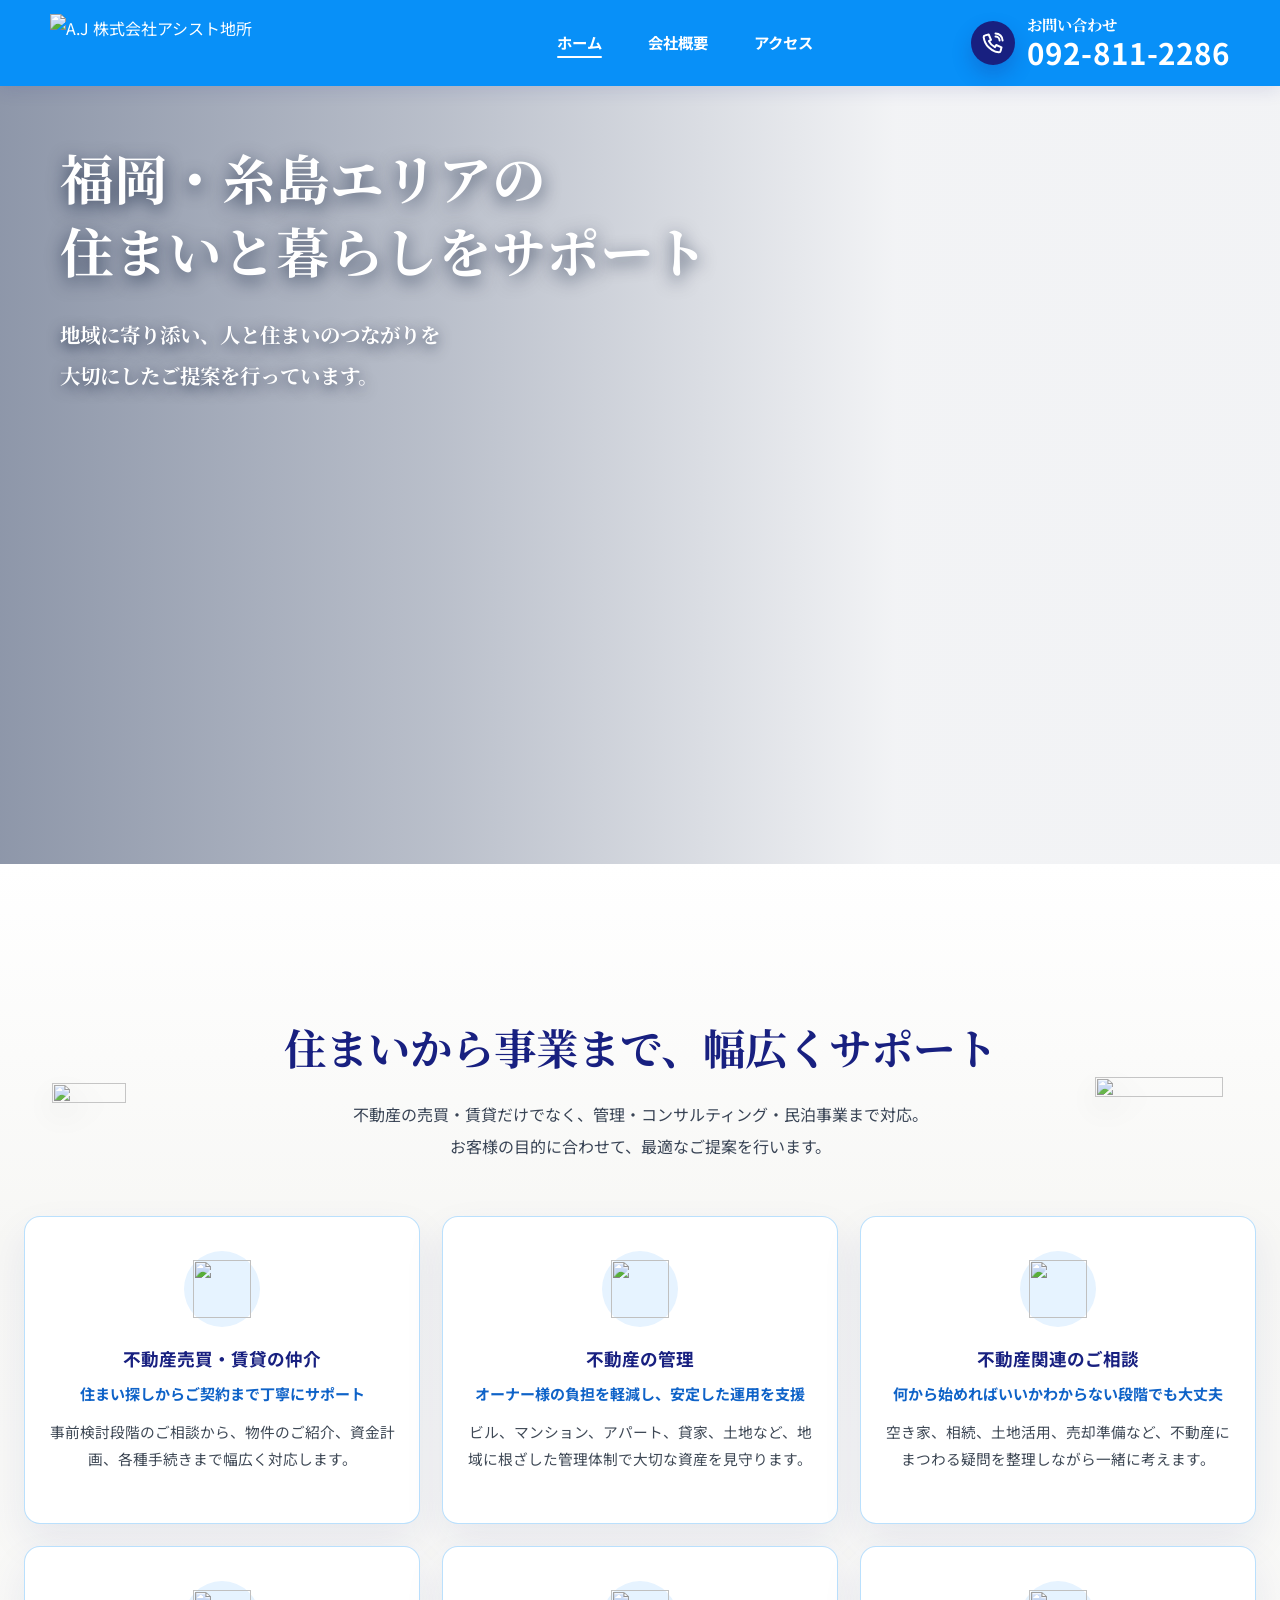
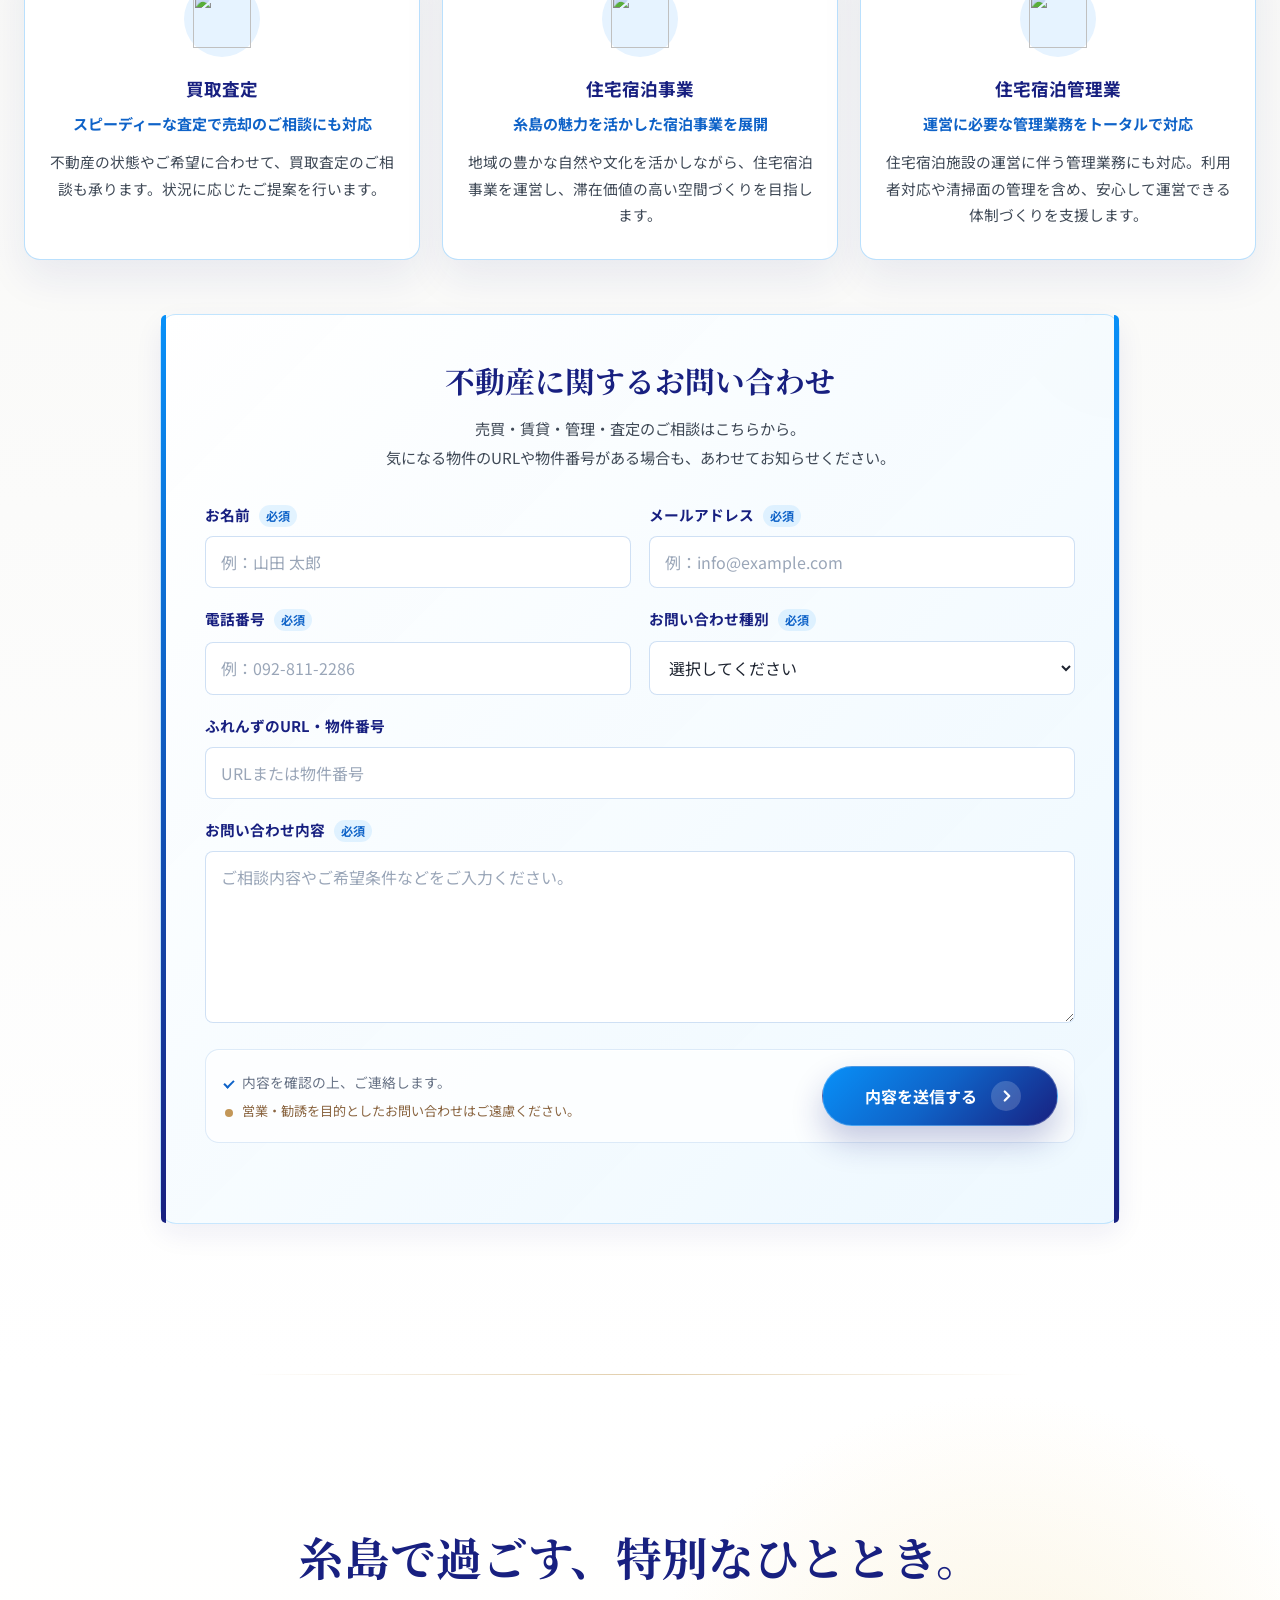
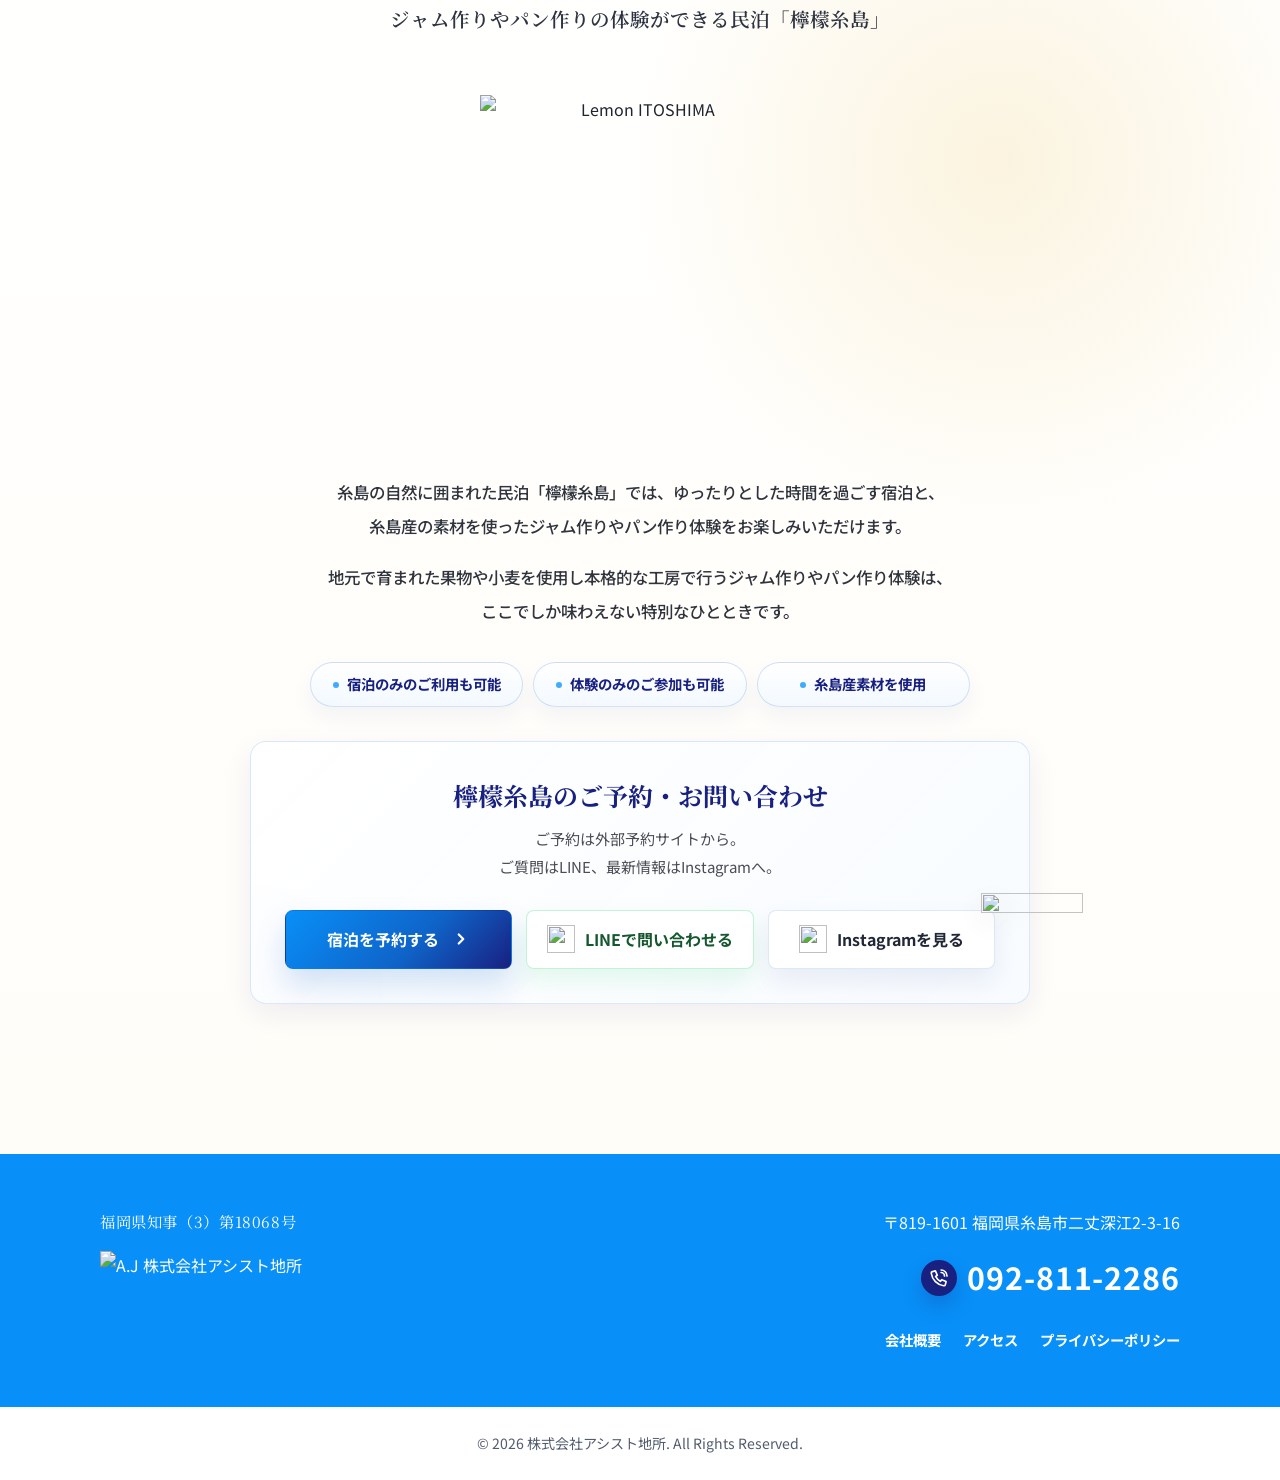
==== index.html @ c545571f "Add files via upload" ====
<!DOCTYPE html>
<html lang="ja">
  <head>
    <meta charset="UTF-8" />
    <meta name="viewport" content="width=device-width, initial-scale=1.0" />
    <meta
      name="description"
      content="株式会社アシスト地所は、福岡・糸島エリアで不動産売買・賃貸仲介、管理、買取査定、民泊事業まで地域密着でサポートします。"
    />
    <meta name="robots" content="index, follow" />
    <meta name="theme-color" content="#0890f8" />
    <title>福岡・糸島の不動産売買・賃貸・管理 | 株式会社アシスト地所</title>
    <link rel="canonical" href="https://kota-web-design.github.io/check-2/" />
    <meta property="og:locale" content="ja_JP" />
    <meta property="og:type" content="website" />
    <meta property="og:site_name" content="株式会社アシスト地所" />
    <meta property="og:title" content="福岡・糸島の不動産売買・賃貸・管理 | 株式会社アシスト地所" />
    <meta property="og:description" content="福岡・糸島エリアの不動産売買・賃貸仲介、管理、買取査定、民泊事業まで地域密着でサポートします。" />
    <meta property="og:url" content="https://kota-web-design.github.io/check-2/" />
    <meta property="og:image" content="https://kota-web-design.github.io/check-2/assets/ogp-20260905.png" />
    <meta property="og:image:width" content="1200" />
    <meta property="og:image:height" content="630" />
    <meta property="og:image:type" content="image/png" />
    <meta name="twitter:card" content="summary_large_image" />
    <meta name="twitter:image" content="https://kota-web-design.github.io/check-2/assets/ogp-20260905.png" />
    <link rel="icon" href="./favicon.ico?v=20260902" sizes="any" />
    <link rel="icon" href="./assets/favicon.png?v=20260902" type="image/png" />
    <link rel="apple-touch-icon" href="./assets/apple-touch-icon.png?v=20260902" />
    <link rel="preload" as="image" href="./assets/FV.png" media="(min-width: 769px)" />
    <link rel="preload" as="image" href="./assets/FV_sp.png" media="(max-width: 768px)" />
    <link rel="preconnect" href="https://fonts.googleapis.com" />
    <link rel="preconnect" href="https://fonts.gstatic.com" crossorigin />
    <link
      href="https://fonts.googleapis.com/css2?family=Noto+Sans+JP:wght@400;500;700&family=Noto+Serif+JP:wght@500;600;700&display=swap"
      rel="stylesheet"
    />
    <link rel="stylesheet" href="./styles.css?v=20260906-service-tigers-no-overlap" />
    <script type="application/ld+json">
      {
        "@context": "https://schema.org",
        "@type": "RealEstateAgent",
        "@id": "https://kota-web-design.github.io/check-2/#business",
        "name": "株式会社アシスト地所",
        "url": "https://kota-web-design.github.io/check-2/",
        "logo": "https://kota-web-design.github.io/check-2/assets/logo.png",
        "image": "https://kota-web-design.github.io/check-2/assets/FV.png",
        "telephone": "+81-92-811-2286",
        "address": {
          "@type": "PostalAddress",
          "postalCode": "819-1601",
          "addressRegion": "福岡県",
          "addressLocality": "糸島市",
          "streetAddress": "二丈深江2-3-16",
          "addressCountry": "JP"
        },
        "areaServed": ["福岡市", "糸島市", "福岡・糸島エリア"],
        "openingHours": "10:00-19:00",
        "priceRange": "お問い合わせください",
        "description": "福岡・糸島エリアで不動産売買・賃貸仲介、不動産管理、買取査定、住宅宿泊事業、住宅宿泊管理業を行う地域密着型の不動産会社です。",
        "hasMap": "https://www.google.com/maps/search/?api=1&query=%E7%A6%8F%E5%B2%A1%E7%9C%8C%E7%B3%B8%E5%B3%B6%E5%B8%82%E4%BA%8C%E4%B8%88%E6%B7%B1%E6%B1%9F2-3-16",
        "makesOffer": [
          { "@type": "Offer", "itemOffered": { "@type": "Service", "name": "不動産売買・賃貸の仲介" } },
          { "@type": "Offer", "itemOffered": { "@type": "Service", "name": "不動産の管理" } },
          { "@type": "Offer", "itemOffered": { "@type": "Service", "name": "不動産関連のご相談" } },
          { "@type": "Offer", "itemOffered": { "@type": "Service", "name": "買取査定" } },
          { "@type": "Offer", "itemOffered": { "@type": "Service", "name": "住宅宿泊事業" } },
          { "@type": "Offer", "itemOffered": { "@type": "Service", "name": "住宅宿泊管理業" } }
        ]
      }
    </script>
  </head>
  <body>
    <!-- Accessibility: skip directly to page content -->
    <a class="skip-link" href="#top">本文へ移動</a>

    <!-- Site header: logo, desktop navigation, phone CTA, and mobile menu -->
    <header class="site-header" aria-label="サイトヘッダー">
      <div class="site-header__inner">
        <!-- Header logo -->
        <a class="brand" href="./index.html#top" aria-label="株式会社アシスト地所 トップへ">
          <img
            class="brand__logo"
            src="./assets/logo.png?v=20260905-logo"
            alt="A.J 株式会社アシスト地所"
            width="348"
            height="58"
          />
        </a>

        <!-- Desktop navigation -->
        <nav class="site-nav site-nav--desktop" aria-label="グローバルナビゲーション">
          <ul class="site-nav__list">
            <li><a class="site-nav__link" href="./index.html#top" aria-current="page">ホーム</a></li>
            <li><a class="site-nav__link" href="./company.html">会社概要</a></li>
            <li><a class="site-nav__link" href="./company.html#access">アクセス</a></li>
          </ul>
        </nav>

        <!-- Desktop phone CTA -->
        <a class="header-contact header-contact--desktop" href="tel:0928112286" aria-label="電話で問い合わせる 092-811-2286">
          <span class="phone-icon header-contact__icon" aria-hidden="true">
            <svg viewBox="0 0 24 24" focusable="false">
              <path d="M7.7 3.5 10 8.8l-2.1 1.3a13.5 13.5 0 0 0 6 6l1.3-2.1 5.3 2.3-.9 3.6c-.2.9-1 1.5-1.9 1.4A17.5 17.5 0 0 1 2.7 6.3c-.1-.9.5-1.7 1.4-1.9l3.6-.9Z" />
              <path d="M14.5 5.4a4.1 4.1 0 0 1 4.1 4.1" />
              <path d="M14.5 2.4a7.1 7.1 0 0 1 7.1 7.1" />
            </svg>
          </span>
          <span class="header-contact__body">
            <span class="header-contact__label">お問い合わせ</span>
            <span class="header-contact__number">092-811-2286</span>
          </span>
        </a>

        <!-- Mobile hamburger button -->
        <button class="menu-toggle" type="button" aria-expanded="false" aria-controls="mobile-menu" aria-label="メニューを開く">
          <span class="menu-toggle__lines" aria-hidden="true">
            <span class="menu-toggle__line"></span>
            <span class="menu-toggle__line"></span>
            <span class="menu-toggle__line"></span>
          </span>
          <span class="menu-toggle__label" aria-hidden="true">MENU</span>
        </button>
      </div>

      <!-- Mobile fixed phone bar -->
      <a class="mobile-phone-bar" href="tel:0928112286" aria-label="電話で問い合わせる 092-811-2286">
        <span class="phone-icon phone-icon--small" aria-hidden="true">
          <svg viewBox="0 0 24 24" focusable="false">
            <path d="M7.7 3.5 10 8.8l-2.1 1.3a13.5 13.5 0 0 0 6 6l1.3-2.1 5.3 2.3-.9 3.6c-.2.9-1 1.5-1.9 1.4A17.5 17.5 0 0 1 2.7 6.3c-.1-.9.5-1.7 1.4-1.9l3.6-.9Z" />
            <path d="M14.5 5.4a4.1 4.1 0 0 1 4.1 4.1" />
            <path d="M14.5 2.4a7.1 7.1 0 0 1 7.1 7.1" />
          </svg>
        </span>
        <span>お問い合わせ 092-811-2286</span>
      </a>

      <!-- Mobile navigation panel -->
      <nav class="mobile-menu" id="mobile-menu" aria-label="スマートフォンメニュー" aria-hidden="true">
        <a class="mobile-menu__link" href="./index.html#top" aria-current="page">ホーム</a>
        <a class="mobile-menu__link" href="./company.html">会社概要</a>
        <a class="mobile-menu__link" href="./company.html#access">アクセス</a>
        <a class="mobile-menu__link mobile-menu__link--contact" href="./index.html#contact-form">お問い合わせフォーム</a>
      </nav>
    </header>

    <main class="site-main" id="top">
      <!-- Hero Section -->
      <section class="hero" aria-label="ファーストビュー">
        <div class="hero__overlay"></div>
        <div class="hero__inner fade-up">
          <h1 class="hero__title">
            福岡・糸島エリアの<br />
            住まいと暮らしを<br class="sp-only" />サポート
          </h1>
          <p class="hero__lead">
            地域に寄り添い、人と住まいのつながりを<br />
            大切にしたご提案を行っています。
          </p>
        </div>
      </section>

      <!-- Service Section -->
      <section class="service section-pad" aria-labelledby="service-title">
        <div class="section-inner service__inner">
          <!-- Service heading -->
          <div class="section-heading fade-up">
            <h2 class="section-heading__title" id="service-title">
              住まいから事業まで、<br class="sp-only" />幅広くサポート
            </h2>
            <p class="section-heading__text">
              不動産の売買・賃貸だけでなく、管理・コンサルティング・民泊事業まで対応。<br />
              お客様の目的に合わせて、最適なご提案を行います。
            </p>
          </div>

          <!-- Service decorations -->
          <div class="service__decorations" aria-hidden="true">
            <img
              class="service__tiger service__tiger--lean"
              src="./assets/tiger_lego.png"
              alt=""
              width="622"
              height="640"
              loading="lazy"
            />
            <img
              class="service__tiger service__tiger--standing"
              src="./assets/tiger_transparent.png"
              alt=""
              width="166"
              height="126"
              loading="lazy"
            />
          </div>

          <!-- Service cards -->
          <div class="service__grid" aria-label="サービス一覧">
            <article class="service-card fade-up">
              <div class="service-card__icon" aria-hidden="true">
                <img
                  class="service-card__icon-img"
                  src="./assets/service-brokerage.png"
                  alt=""
                  width="64"
                  height="64"
                  loading="lazy"
                />
              </div>
              <h3 class="service-card__title">不動産売買・賃貸の仲介</h3>
              <p class="service-card__lead">住まい探しからご契約まで<br class="sp-only" />丁寧にサポート</p>
              <p class="service-card__text">
                事前検討段階のご相談から、物件のご紹介、資金計画、各種手続きまで幅広く対応します。
              </p>
            </article>

            <article class="service-card fade-up">
              <div class="service-card__icon" aria-hidden="true">
                <img
                  class="service-card__icon-img"
                  src="./assets/service-management.png"
                  alt=""
                  width="64"
                  height="64"
                  loading="lazy"
                />
              </div>
              <h3 class="service-card__title">不動産の管理</h3>
              <p class="service-card__lead">オーナー様の負担を軽減し、<br class="sp-only" />安定した運用を支援</p>
              <p class="service-card__text">
                ビル、マンション、アパート、貸家、土地など、地域に根ざした管理体制で大切な資産を見守ります。
              </p>
            </article>

            <article class="service-card fade-up">
              <div class="service-card__icon" aria-hidden="true">
                <img
                  class="service-card__icon-img"
                  src="./assets/service-consultation.png"
                  alt=""
                  width="64"
                  height="64"
                  loading="lazy"
                />
              </div>
              <h3 class="service-card__title">不動産関連のご相談</h3>
              <p class="service-card__lead">何から始めればいいか<br class="sp-only" />わからない段階でも大丈夫</p>
              <p class="service-card__text">
                空き家、相続、土地活用、売却準備など、不動産にまつわる疑問を整理しながら一緒に考えます。
              </p>
            </article>

            <article class="service-card fade-up">
              <div class="service-card__icon" aria-hidden="true">
                <img
                  class="service-card__icon-img"
                  src="./assets/service-appraisal.png"
                  alt=""
                  width="64"
                  height="64"
                  loading="lazy"
                />
              </div>
              <h3 class="service-card__title">買取査定</h3>
              <p class="service-card__lead">スピーディーな査定で<br class="sp-only" />売却のご相談にも対応</p>
              <p class="service-card__text">
                不動産の状態やご希望に合わせて、買取査定のご相談も承ります。状況に応じたご提案を行います。
              </p>
            </article>

            <article class="service-card fade-up">
              <div class="service-card__icon" aria-hidden="true">
                <img
                  class="service-card__icon-img"
                  src="./assets/service-stay.png"
                  alt=""
                  width="64"
                  height="64"
                  loading="lazy"
                />
              </div>
              <h3 class="service-card__title">住宅宿泊事業</h3>
              <p class="service-card__lead">糸島の魅力を活かした<br class="sp-only" />宿泊事業を展開</p>
              <p class="service-card__text">
                地域の豊かな自然や文化を活かしながら、住宅宿泊事業を運営し、滞在価値の高い空間づくりを目指します。
              </p>
            </article>

            <article class="service-card fade-up">
              <div class="service-card__icon" aria-hidden="true">
                <img
                  class="service-card__icon-img"
                  src="./assets/service-stay-management.png"
                  alt=""
                  width="64"
                  height="64"
                  loading="lazy"
                />
              </div>
              <h3 class="service-card__title">住宅宿泊管理業</h3>
              <p class="service-card__lead">運営に必要な管理業務を<br class="sp-only" />トータルで対応</p>
              <p class="service-card__text">
                住宅宿泊施設の運営に伴う管理業務にも対応。利用者対応や清掃面の管理を含め、安心して運営できる体制づくりを支援します。
              </p>
            </article>
          </div>

          <!-- Property inquiry form -->
          <section class="property-contact fade-up" id="contact-form" aria-labelledby="property-contact-title">
            <div class="property-contact__intro">
              <h3 class="property-contact__title" id="property-contact-title">
                <span>不動産に関する</span><span>お問い合わせ</span>
              </h3>
              <p class="property-contact__text">
                <span>売買・賃貸・管理・査定のご相談はこちらから。</span>
                <span>気になる物件のURLや物件番号がある場合も、あわせてお知らせください。</span>
              </p>
            </div>

            <!-- Form endpoint: replace action and name attributes with Google Form values when ready -->
            <form class="property-form" action="#" method="post" data-form-placeholder>
              <div class="property-form__grid">
                <label class="property-form__field">
                  <span class="property-form__label">お名前 <em>必須</em></span>
                  <input type="text" name="name" autocomplete="name" placeholder="例：山田 太郎" required />
                </label>

                <label class="property-form__field">
                  <span class="property-form__label">メールアドレス <em>必須</em></span>
                  <input type="email" name="email" autocomplete="email" placeholder="例：info@example.com" required />
                </label>

                <label class="property-form__field">
                  <span class="property-form__label">電話番号 <em>必須</em></span>
                  <input type="tel" name="tel" autocomplete="tel" placeholder="例：092-811-2286" required />
                </label>

                <label class="property-form__field">
                  <span class="property-form__label">お問い合わせ種別 <em>必須</em></span>
                  <select name="category" required>
                    <option value="">選択してください</option>
                    <option value="不動産売買・賃貸の仲介">不動産売買・賃貸の仲介</option>
                    <option value="不動産の管理">不動産の管理</option>
                    <option value="買取査定">買取査定</option>
                    <option value="その他">その他</option>
                  </select>
                </label>

                <label class="property-form__field property-form__field--wide">
                  <span class="property-form__label">ふれんずのURL・物件番号</span>
                  <input type="text" name="property_url" placeholder="URLまたは物件番号" />
                </label>

                <label class="property-form__field property-form__field--wide">
                  <span class="property-form__label">お問い合わせ内容 <em>必須</em></span>
                  <textarea name="message" rows="6" placeholder="ご相談内容やご希望条件などをご入力ください。" required></textarea>
                </label>
              </div>

              <div class="property-form__footer">
                <div class="property-form__notes">
                  <p class="property-form__note">内容を確認の上、ご連絡します。</p>
                  <p class="property-form__caution">営業・勧誘を目的としたお問い合わせはご遠慮ください。</p>
                </div>
                <button class="property-form__submit" type="submit" aria-label="不動産のお問い合わせ内容を送信する">
                  内容を送信する
                  <span aria-hidden="true">
                    <svg viewBox="0 0 24 24" focusable="false">
                      <path d="M9 6l6 6-6 6"></path>
                    </svg>
                  </span>
                </button>
              </div>
              <p class="property-form__status" aria-live="polite" data-form-status></p>
            </form>
          </section>
        </div>
      </section>

      <!-- Lemon ITOSHIMA Section -->
      <section class="lemon section-pad" id="lemon" aria-labelledby="lemon-title">
        <div class="section-inner lemon__inner fade-up">
          <!-- Lemon heading and logo -->
          <h2 class="lemon__title" id="lemon-title">
            糸島で過ごす、<br class="sp-only" />特別なひととき。
          </h2>
          <p class="lemon__subtitle">
            ジャム作りやパン作りの体験ができる<br class="sp-only" />民泊「檸檬糸島」
          </p>

          <img
            class="lemon__logo"
            src="./assets/logo_2_transparent.png"
            alt="Lemon ITOSHIMA"
            width="811"
            height="892"
            loading="lazy"
          />

          <!-- Lemon body copy -->
          <p class="lemon__text">
            糸島の自然に囲まれた民泊「檸檬糸島」では、ゆったりとした時間を過ごす宿泊と、<br>糸島産の素材を使ったジャム作りやパン作り体験をお楽しみいただけます。
          </p>
          <p class="lemon__text">
            地元で育まれた果物や小麦を使用し本格的な工房で行うジャム作りやパン作り体験は、<br>ここでしか味わえない特別なひとときです。
          </p>

          <!-- Lemon feature badges -->
          <div class="lemon__features" aria-label="檸檬糸島の特徴">
            <span>宿泊のみのご利用も可能</span>
            <span>体験のみのご参加も可能</span>
            <span>糸島産素材を使用</span>
          </div>

          <!-- Lemon contact CTA -->
          <section class="lemon-contact" aria-labelledby="lemon-contact-title">
            <div class="lemon-contact__body">
              <h3 class="lemon-contact__title" id="lemon-contact-title">
                <span>檸檬糸島のご予約・</span><span>お問い合わせ</span>
              </h3>
              <p class="lemon-contact__text">
                <span>ご予約は外部予約サイトから。</span>
                <span>ご質問はLINE、最新情報はInstagramへ。</span>
              </p>
            </div>
            <div class="lemon-contact__actions" aria-label="檸檬糸島の外部リンク">
              <a
                class="lemon__button lemon__button--booking"
                href="https://vacation-stay.jp/"
                target="_blank"
                rel="noopener"
                aria-label="檸檬糸島の宿泊予約サイトを開く"
              >
                <span class="lemon__button-spacer" aria-hidden="true"></span>
                <span class="lemon__button-text">宿泊を予約する</span>
                <span class="lemon__button-arrow" aria-hidden="true">
                  <svg viewBox="0 0 24 24" focusable="false">
                    <path d="M9 6l6 6-6 6"></path>
                  </svg>
                </span>
              </a>
              <a
                class="lemon__button lemon__button--line"
                href="https://lin.ee/wfqMm2x"
                target="_blank"
                rel="noopener"
                aria-label="LINEで檸檬糸島について問い合わせる"
              >
                <img class="lemon__button-icon" src="./assets/line-brand-icon.png" alt="" width="40" height="40" loading="lazy" />
                <span class="lemon__button-text">LINEで問い合わせる</span>
                <span class="lemon__button-spacer" aria-hidden="true"></span>
              </a>
              <a
                class="lemon__button lemon__button--instagram"
                href="https://www.instagram.com/"
                target="_blank"
                rel="noopener"
                aria-label="檸檬糸島のInstagramを見る"
              >
                <img class="lemon__button-icon" src="./assets/instagram-brand-icon.svg" alt="" width="40" height="40" loading="lazy" />
                <span class="lemon__button-text">Instagramを見る</span>
                <span class="lemon__button-spacer" aria-hidden="true"></span>
              </a>
            </div>
            <!-- Lemon contact decoration -->
            <img
              class="lemon__tiger"
              src="./assets/tiger_lego.png"
              alt=""
              width="622"
              height="640"
              loading="lazy"
            />
          </section>
        </div>
      </section>
    </main>

    <!-- Site Footer -->
    <footer class="site-footer" aria-label="サイトフッター">
      <div class="site-footer__top">
        <div class="section-inner site-footer__inner">
          <!-- Footer company information -->
          <div class="site-footer__brand">
            <p class="site-footer__license">福岡県知事（3）第18068号</p>
            <a class="brand brand--footer" href="#top" aria-label="株式会社アシスト地所 トップへ">
              <img
                class="brand__logo"
                src="./assets/logo.png?v=20260905-logo"
                alt="A.J 株式会社アシスト地所"
                width="348"
                height="58"
                loading="lazy"
              />
            </a>
          </div>

          <!-- Footer navigation and phone CTA -->
          <div class="site-footer__info">
            <address class="site-footer__address">
              <a
                class="site-footer__map-link"
                href="https://www.google.com/maps/search/?api=1&query=%E7%A6%8F%E5%B2%A1%E7%9C%8C%E7%B3%B8%E5%B3%B6%E5%B8%82%E4%BA%8C%E4%B8%88%E6%B7%B1%E6%B1%9F2-3-16"
                target="_blank"
                rel="noopener"
              >
                <span>〒819-1601 福岡県糸島市二丈深江2-3-16</span>
              </a>
              <a class="site-footer__phone" href="tel:0928112286" aria-label="電話で問い合わせる 092-811-2286">
                <span class="phone-icon phone-icon--small" aria-hidden="true">
                  <svg viewBox="0 0 24 24" focusable="false">
                    <path d="M7.7 3.5 10 8.8l-2.1 1.3a13.5 13.5 0 0 0 6 6l1.3-2.1 5.3 2.3-.9 3.6c-.2.9-1 1.5-1.9 1.4A17.5 17.5 0 0 1 2.7 6.3c-.1-.9.5-1.7 1.4-1.9l3.6-.9Z" />
                    <path d="M14.5 5.4a4.1 4.1 0 0 1 4.1 4.1" />
                    <path d="M14.5 2.4a7.1 7.1 0 0 1 7.1 7.1" />
                  </svg>
                </span>
                <span>092-811-2286</span>
              </a>
            </address>
            <nav class="footer-links footer-links--footer" aria-label="フッターリンク">
              <a href="./company.html">会社概要</a>
              <a href="./company.html#access">アクセス</a>
              <a href="./privacy-policy.html">プライバシーポリシー</a>
            </nav>
          </div>
        </div>
      </div>

      <div class="site-footer__bottom">
        <div class="section-inner site-footer__bottom-inner">
          <p class="site-footer__copy">
            © 2026 株式会社アシスト地所. All Rights Reserved.
          </p>
        </div>
      </div>
    </footer>

    <script src="./script.js"></script>
  </body>
</html>
---- styles.css ----
/* =========================================================
   Design Tokens
   Site-wide colors, typography, spacing, and shadows.
   ========================================================= */
:root {
  --color-navy: #182080;
  --color-blue: #0f63c8;
  --color-brand-blue: #0890f8;
  --color-sky: #e8f6ff;
  --color-text: #1e2430;
  --color-muted: #687386;
  --color-line: #d6e7f7;
  --color-bg: #f7f7f5;
  --color-cream: #fffdf8;
  --color-gold: #b98b39;
  --color-gold-light: #f5e4b5;
  --color-green: #06c755;
  --color-navy-rgb: 24, 32, 128;
  --color-blue-rgb: 15, 99, 200;
  --color-brand-blue-rgb: 8, 144, 248;
  --shadow-card: 0 18px 42px rgba(var(--color-navy-rgb), 0.08);
  --shadow-soft: 0 10px 28px rgba(var(--color-navy-rgb), 0.07);
  --font-serif: "Noto Serif JP", "Yu Mincho", "YuMincho", "Hiragino Mincho ProN", serif;
  --font-sans: "Noto Sans JP", "Hiragino Kaku Gothic ProN", "Yu Gothic", "Meiryo", sans-serif;
  --max-width: 1080px;
  --section-space: clamp(88px, 12vw, 150px);
  --header-height: 86px;
}

/* =========================================================
   Base
   Browser reset, common focus states, and accessibility helpers.
   ========================================================= */
*,
*::before,
*::after {
  box-sizing: border-box;
}

html {
  scroll-behavior: smooth;
  scroll-padding-top: calc(var(--header-height) + 24px);
}

body {
  margin: 0;
  color: var(--color-text);
  background: #fff;
  font-family: var(--font-sans);
  line-height: 1.8;
  overflow-x: hidden;
}

img,
svg {
  display: block;
}

img {
  max-width: 100%;
}

a {
  color: inherit;
  text-decoration: none;
}

button,
input,
select,
textarea {
  font: inherit;
}

a:focus-visible,
button:focus-visible,
input:focus-visible,
select:focus-visible,
textarea:focus-visible {
  outline: 3px solid rgba(245, 228, 181, 0.95);
  outline-offset: 4px;
}

.skip-link {
  position: fixed;
  top: 10px;
  left: 10px;
  z-index: 1000;
  padding: 10px 14px;
  border-radius: 6px;
  background: var(--color-navy);
  color: #fff;
  font-weight: 700;
  opacity: 0;
  pointer-events: none;
  transform: translateY(-12px);
  transition:
    opacity 180ms ease,
    transform 180ms ease;
}

.skip-link:focus-visible {
  opacity: 1;
  pointer-events: auto;
  transform: translateY(0);
}

.visually-hidden {
  position: absolute;
  overflow: hidden;
  width: 1px;
  height: 1px;
  padding: 0;
  border: 0;
  clip: rect(0 0 0 0);
  clip-path: inset(50%);
  white-space: nowrap;
}

.section-inner {
  width: min(calc(100% - 48px), var(--max-width));
  margin-inline: auto;
}

.section-pad {
  padding-block: var(--section-space);
}

.pc-only {
  display: inline;
}

.sp-only {
  display: none;
}

/* =========================================================
   Header
   Logo, desktop navigation, phone CTA, and mobile menu.
   ========================================================= */
.site-header {
  position: fixed;
  top: 0;
  right: 0;
  left: 0;
  z-index: 100;
  background: var(--color-brand-blue);
  color: #fff;
  box-shadow: 0 3px 18px rgba(var(--color-navy-rgb), 0.12);
}

.site-header.is-scrolled {
  box-shadow: 0 12px 30px rgba(var(--color-navy-rgb), 0.2);
}

.site-header__inner {
  display: grid;
  width: min(calc(100% - 64px), 1180px);
  min-height: var(--header-height);
  margin-inline: auto;
  grid-template-columns: auto 1fr auto;
  align-items: center;
  gap: clamp(22px, 4vw, 54px);
}

.brand {
  display: inline-flex;
  align-items: center;
}

.brand__logo {
  width: min(348px, 34vw);
  height: auto;
  object-fit: contain;
}

.site-nav {
  justify-self: center;
}

.site-nav__list {
  display: flex;
  margin: 0;
  padding: 0;
  list-style: none;
  align-items: center;
  gap: clamp(24px, 4vw, 46px);
}

.site-nav__link {
  position: relative;
  display: inline-flex;
  min-height: 46px;
  color: #fff;
  font-size: 0.96rem;
  font-weight: 700;
  align-items: center;
}

.site-nav__link::after {
  position: absolute;
  right: 0;
  bottom: 8px;
  left: 0;
  height: 2px;
  border-radius: 999px;
  background: #fff;
  content: "";
  opacity: 0;
  transform: translateY(4px) scaleX(0.74);
  transition:
    opacity 200ms ease,
    transform 200ms ease;
}

.site-nav__link:hover::after,
.site-nav__link[aria-current="page"]::after {
  opacity: 1;
  transform: translateY(0) scaleX(1);
}

.header-contact {
  display: inline-flex;
  align-items: center;
  gap: 12px;
}

.header-contact:hover {
  transform: translateY(-1px);
}

.phone-icon {
  display: grid;
  flex: 0 0 auto;
  width: 44px;
  height: 44px;
  border-radius: 50%;
  background: var(--color-navy);
  color: #fff;
  place-items: center;
  box-shadow: 0 10px 20px rgba(var(--color-navy-rgb), 0.24);
}

.phone-icon svg {
  width: 24px;
  height: 24px;
  fill: none;
  stroke: currentColor;
  stroke-linecap: round;
  stroke-linejoin: round;
  stroke-width: 2;
}

.phone-icon--small {
  width: 36px;
  height: 36px;
}

.phone-icon--small svg {
  width: 20px;
  height: 20px;
}

.header-contact__body {
  display: grid;
  line-height: 1.25;
}

.header-contact__label {
  font-family: var(--font-serif);
  font-size: 0.96rem;
  font-weight: 700;
}

.header-contact__number {
  font-size: clamp(1.35rem, 2.4vw, 1.85rem);
  font-weight: 700;
  letter-spacing: 0.03em;
}

.menu-toggle,
.mobile-phone-bar,
.mobile-menu {
  display: none;
}

/* =========================================================
   Hero
   Main visual area with Fukuoka and Itoshima background.
   ========================================================= */
.site-main {
  overflow: clip;
}

.hero {
  position: relative;
  display: grid;
  min-height: 96vh;
  min-height: 96svh;
  background-image: url("./assets/FV.png");
  background-position: center center;
  background-size: cover;
  color: #fff;
  align-items: start;
  justify-items: stretch;
}

.hero__overlay {
  position: absolute;
  inset: 0;
  background:
    linear-gradient(
      90deg,
      rgba(4, 24, 65, 0.45) 0%,
      rgba(4, 24, 65, 0.28) 34%,
      rgba(4, 24, 65, 0.05) 70%
    );
}

.hero__inner {
  position: relative;
  z-index: 1;
  width: min(calc(100% - 72px), 1160px);
  margin-inline: auto;
  padding-top: calc(var(--header-height) + 54px);
  padding-bottom: 90px;
}

.hero__title {
  max-width: 980px;
  margin: 0;
  font-family: var(--font-serif);
  font-size: clamp(2.5rem, 4.2vw, 4.15rem);
  font-weight: 700;
  line-height: 1.36;
  text-shadow: 0 5px 18px rgba(4, 19, 48, 0.7);
}

.hero__lead {
  max-width: 600px;
  margin: 28px 0 0;
  font-family: var(--font-serif);
  font-size: clamp(1rem, 1.6vw, 1.28rem);
  font-weight: 700;
  line-height: 2;
  text-shadow: 0 4px 14px rgba(4, 19, 48, 0.7);
}

/* =========================================================
   Section Heading
   Shared heading style used by top sections.
   ========================================================= */
.section-heading {
  max-width: 780px;
  margin-inline: auto;
  text-align: center;
}

.section-heading__title {
  margin: 0;
  color: var(--color-navy);
  font-family: var(--font-serif);
  font-size: clamp(1.8rem, 4vw, 2.65rem);
  font-weight: 700;
  line-height: 1.55;
}

.section-heading__text {
  margin: 18px 0 0;
  color: #394455;
  font-size: 1rem;
  line-height: 2;
}

/* =========================================================
   Service Section
   Six service cards and the property inquiry form.
   ========================================================= */
.service {
  position: relative;
  background: linear-gradient(180deg, #fff 0%, var(--color-bg) 18%, #fff 100%);
}

.service__inner {
  position: relative;
  width: min(calc(100% - 48px), 1240px);
}

.service__decorations {
  position: absolute;
  inset: 0 0 auto;
  z-index: 1;
  pointer-events: none;
}

.service__tiger {
  position: absolute;
  height: auto;
  object-fit: contain;
  opacity: 0.9;
  filter: drop-shadow(0 12px 18px rgba(15, 35, 72, 0.13));
  pointer-events: none;
}

.service__tiger--lean {
  top: clamp(68px, 5.2vw, 92px);
  left: clamp(0px, 2.2vw, 34px);
  width: clamp(74px, 5.2vw, 96px);
}

.service__tiger--standing {
  top: 62px;
  right: clamp(4px, 2.6vw, 42px);
  width: clamp(116px, 10vw, 156px);
}

.service__grid {
  display: grid;
  margin-top: 54px;
  grid-template-columns: repeat(3, minmax(0, 1fr));
  gap: 22px;
}

.service-card {
  display: grid;
  min-height: 308px;
  padding: 34px 24px 30px;
  border: 1px solid rgba(var(--color-brand-blue-rgb), 0.28);
  border-radius: 16px;
  background: #fff;
  box-shadow: var(--shadow-card);
  text-align: center;
  align-content: start;
  transition:
    transform 260ms ease,
    box-shadow 260ms ease,
    border-color 260ms ease;
}

.service-card:hover {
  transform: translateY(-8px);
  border-color: rgba(var(--color-brand-blue-rgb), 0.48);
  box-shadow: 0 26px 52px rgba(var(--color-navy-rgb), 0.14);
}

.service-card__icon {
  display: grid;
  width: 76px;
  height: 76px;
  margin: 0 auto 18px;
  border-radius: 50%;
  background: #e6f3ff;
  color: var(--color-navy);
  place-items: center;
}

.service-card__icon svg {
  width: 43px;
  height: 43px;
  fill: none;
  stroke: currentColor;
  stroke-linecap: round;
  stroke-linejoin: round;
  stroke-width: 3.1;
}

.service-card__icon-img {
  display: block;
  width: 58px;
  height: 58px;
  object-fit: contain;
}

.service-card__title {
  margin: 0;
  color: var(--color-navy);
  font-size: 1.1rem;
  font-weight: 700;
  line-height: 1.55;
  text-wrap: balance;
}

.service-card__lead {
  margin: 10px 0 0;
  color: var(--color-blue);
  font-size: 0.94rem;
  font-weight: 700;
  line-height: 1.65;
  text-wrap: balance;
}

.service-card__text {
  margin: 12px 0 0;
  color: #3f4956;
  font-size: 0.92rem;
  line-height: 1.82;
}

/* Property inquiry form */
.property-contact {
  position: relative;
  z-index: 2;
  max-width: 960px;
  margin: 54px auto 0;
  padding: clamp(28px, 4vw, 44px);
  border: 1px solid rgba(var(--color-brand-blue-rgb), 0.22);
  border-radius: 16px;
  background:
    linear-gradient(135deg, rgba(255, 255, 255, 0.98), rgba(237, 248, 255, 0.96)),
    radial-gradient(circle at 100% 0%, rgba(var(--color-navy-rgb), 0.08), transparent 35%);
  box-shadow: var(--shadow-soft);
}

.property-contact::before,
.property-contact::after {
  position: absolute;
  top: 0;
  bottom: 0;
  width: 5px;
  background: linear-gradient(180deg, var(--color-brand-blue), var(--color-navy));
  content: "";
}

.property-contact::before {
  left: 0;
  border-radius: 16px 0 0 16px;
}

.property-contact::after {
  right: 0;
  border-radius: 0 16px 16px 0;
}

.property-contact__intro {
  max-width: 700px;
  margin: 0 auto 30px;
  text-align: center;
}

.property-contact__title {
  margin: 0;
  color: var(--color-navy);
  font-family: var(--font-serif);
  font-size: clamp(1.34rem, 2.8vw, 1.86rem);
  font-weight: 700;
  line-height: 1.5;
}

.property-contact__title span,
.lemon-contact__title span {
  display: inline-block;
}

.property-contact__text {
  max-width: 760px;
  margin: 10px auto 0;
  color: #3f4956;
  font-size: 0.95rem;
  line-height: 1.9;
  text-wrap: balance;
}

.property-contact__text span,
.lemon-contact__text span {
  display: block;
}

.property-form__grid {
  display: grid;
  grid-template-columns: repeat(2, minmax(0, 1fr));
  gap: 18px;
}

.property-form__field {
  display: grid;
  gap: 8px;
  min-width: 0;
  text-align: left;
}

.property-form__field--wide {
  grid-column: 1 / -1;
}

.property-form__label {
  color: var(--color-navy);
  font-size: 0.92rem;
  font-weight: 700;
}

.property-form__label em {
  margin-left: 6px;
  padding: 2px 7px;
  border-radius: 999px;
    background: rgba(var(--color-brand-blue-rgb), 0.1);
  color: var(--color-blue);
  font-size: 0.76rem;
  font-style: normal;
}

.property-form input,
.property-form select,
.property-form textarea {
  width: 100%;
  min-height: 50px;
  padding: 13px 15px;
  border: 1px solid rgba(var(--color-blue-rgb), 0.2);
  border-radius: 8px;
  background: rgba(255, 255, 255, 0.96);
  color: var(--color-text);
  line-height: 1.5;
  transition:
    border-color 200ms ease,
    box-shadow 200ms ease,
    background-color 200ms ease;
}

.property-form textarea {
  min-height: 150px;
  resize: vertical;
}

.property-form input::placeholder,
.property-form textarea::placeholder {
  color: #9aa6b8;
}

.property-form input:focus,
.property-form select:focus,
.property-form textarea:focus {
  border-color: rgba(var(--color-brand-blue-rgb), 0.68);
  background: #fff;
  box-shadow: 0 0 0 4px rgba(var(--color-brand-blue-rgb), 0.11);
  outline: none;
}

.property-form__footer {
  display: flex;
  margin-top: 26px;
  padding: 16px 16px 16px 18px;
  border: 1px solid rgba(var(--color-blue-rgb), 0.13);
  border-radius: 14px;
  background: rgba(255, 255, 255, 0.72);
  box-shadow: inset 0 1px 0 rgba(255, 255, 255, 0.78);
  align-items: center;
  justify-content: space-between;
  gap: 24px;
}

.property-form__notes {
  display: grid;
  gap: 6px;
  min-width: 0;
}

.property-form__note,
.property-form__caution,
.property-form__status {
  margin: 0;
  color: var(--color-muted);
  font-size: 0.86rem;
  line-height: 1.7;
}

.property-form__note,
.property-form__caution {
  position: relative;
  padding-left: 18px;
}

.property-form__note::before {
  position: absolute;
  top: 0.57em;
  left: 2px;
  width: 6px;
  height: 10px;
  border-right: 2px solid var(--color-blue);
  border-bottom: 2px solid var(--color-blue);
  content: "";
  transform: rotate(45deg);
}

.property-form__caution {
  color: #8a6541;
  font-size: 0.82rem;
}

.property-form__caution::before {
  position: absolute;
  top: 0.72em;
  left: 1px;
  width: 8px;
  height: 8px;
  border-radius: 50%;
  background: #c39758;
  content: "";
}

.property-form__submit {
  display: inline-flex;
  flex: 0 0 auto;
  min-width: 236px;
  min-height: 58px;
  padding: 14px 24px 14px 30px;
  border: 1px solid rgba(255, 255, 255, 0.26);
  border-radius: 999px;
  background: linear-gradient(135deg, var(--color-brand-blue) 0%, var(--color-blue) 48%, var(--color-navy) 100%);
  box-shadow: 0 16px 32px rgba(var(--color-navy-rgb), 0.24);
  color: #fff;
  font-size: 1rem;
  font-weight: 700;
  align-items: center;
  justify-content: center;
  gap: 14px;
  cursor: pointer;
  transition:
    transform 240ms ease,
    box-shadow 240ms ease,
    filter 240ms ease;
}

.property-form__submit:hover {
  transform: translateY(-3px);
  box-shadow: 0 20px 38px rgba(var(--color-navy-rgb), 0.3);
  filter: saturate(1.05);
}

.property-form__submit:focus-visible {
  outline: 3px solid rgba(var(--color-brand-blue-rgb), 0.28);
  outline-offset: 4px;
}

.property-form__submit span {
  position: relative;
  display: grid;
  flex: 0 0 auto;
  width: 30px;
  height: 30px;
  border-radius: 50%;
  background: rgba(255, 255, 255, 0.18);
  font-size: 0;
  place-items: center;
  transition: transform 240ms ease;
}

.property-form__submit span svg {
  width: 18px;
  height: 18px;
  fill: none;
  stroke: currentColor;
  stroke-linecap: round;
  stroke-linejoin: round;
  stroke-width: 3;
  transform: translateX(1px);
}

.property-form__submit:hover span {
  transform: translateX(2px);
}

.property-form__status {
  min-height: 1.7em;
  margin-top: 12px;
  color: var(--color-blue);
  font-weight: 700;
  text-align: right;
}

/* =========================================================
   Lemon ITOSHIMA
   Lodging section with logo, feature badges, and three CTAs.
   ========================================================= */
.lemon {
  position: relative;
  background:
    radial-gradient(circle at 78% 28%, rgba(245, 228, 181, 0.42), transparent 26%),
    linear-gradient(180deg, #fff, var(--color-cream));
}

.lemon::before {
  position: absolute;
  top: 0;
  left: 50%;
  width: min(780px, 82vw);
  height: 1px;
  background: linear-gradient(90deg, transparent, rgba(185, 139, 57, 0.42), transparent);
  content: "";
  transform: translateX(-50%);
}

.lemon__inner {
  position: relative;
  z-index: 2;
  max-width: 780px;
  text-align: center;
}

.lemon__title {
  margin: 0;
  color: var(--color-navy);
  font-family: var(--font-serif);
  font-size: clamp(1.8rem, 4.4vw, 2.85rem);
  font-weight: 700;
  line-height: 1.45;
}

.lemon__subtitle {
  margin: 12px 0 0;
  color: #2d3340;
  font-family: var(--font-serif);
  font-size: clamp(1rem, 2vw, 1.22rem);
  font-weight: 600;
}

.lemon__logo {
  width: min(320px, 68vw);
  height: auto;
  margin: 58px auto 28px;
  object-fit: contain;
}

.lemon__text {
  max-width: 680px;
  margin: 0 auto;
  color: #30343d;
  font-family: var(--font-sans);
  font-size: clamp(0.94rem, 1.5vw, 1.03rem);
  font-weight: 500;
  line-height: 2.08;
}

.lemon__text + .lemon__text {
  margin-top: 16px;
}

.lemon__features {
  display: flex;
  max-width: 660px;
  margin: 34px auto 28px;
  justify-content: center;
  gap: 10px;
  flex-wrap: wrap;
}

.lemon__features span {
  display: inline-flex;
  flex: 1 1 0;
  min-width: 184px;
  max-width: 214px;
  padding: 11px 16px;
  border: 1px solid rgba(var(--color-blue-rgb), 0.18);
  border-radius: 999px;
  background: linear-gradient(180deg, rgba(255, 255, 255, 0.94), rgba(241, 248, 255, 0.88));
  box-shadow: 0 10px 22px rgba(var(--color-navy-rgb), 0.05);
  color: var(--color-navy);
  font-size: 0.9rem;
  font-weight: 700;
  align-items: center;
  justify-content: center;
  gap: 8px;
  line-height: 1.45;
}

.lemon__features span::before {
  width: 6px;
  height: 6px;
  border-radius: 50%;
  background: var(--color-brand-blue);
  content: "";
  flex: 0 0 auto;
  opacity: 0.76;
}

.lemon-contact {
  position: relative;
  margin: 34px auto 0;
  padding: clamp(24px, 4vw, 34px);
  border: 1px solid rgba(var(--color-blue-rgb), 0.14);
  border-radius: 16px;
  background:
    linear-gradient(135deg, rgba(255, 255, 255, 0.96), rgba(247, 251, 255, 0.94)),
    radial-gradient(circle at 0% 100%, rgba(var(--color-brand-blue-rgb), 0.08), transparent 34%);
  box-shadow: var(--shadow-soft);
}

.lemon-contact__title {
  margin: 0;
  color: var(--color-navy);
  font-family: var(--font-serif);
  font-size: clamp(1.2rem, 2.4vw, 1.56rem);
  font-weight: 700;
  line-height: 1.55;
}

.lemon-contact__text {
  max-width: 560px;
  margin: 10px auto 0;
  color: #4b4d54;
  font-size: 0.94rem;
  line-height: 1.9;
  text-wrap: balance;
}

.lemon-contact__actions {
  display: flex;
  margin-top: 28px;
  justify-content: center;
  gap: 14px;
  flex-wrap: wrap;
}

.lemon-contact__actions .lemon__button {
  width: calc((100% - 28px) / 3);
  display: inline-flex;
  min-width: 0;
  padding-inline: 16px;
  gap: 10px;
}

.lemon__button {
  display: inline-flex;
  min-height: 56px;
  padding: 14px 28px;
  border: 1px solid rgba(var(--color-blue-rgb), 0.16);
  border-radius: 8px;
  background: rgba(255, 255, 255, 0.96);
  box-shadow: 0 12px 26px rgba(var(--color-navy-rgb), 0.09);
  color: var(--color-navy);
  font-family: var(--font-sans);
  font-size: 1rem;
  font-weight: 700;
  align-items: center;
  justify-content: center;
  gap: 16px;
  transition:
    transform 240ms ease,
    box-shadow 240ms ease,
    border-color 240ms ease,
    filter 240ms ease;
}

.lemon__button:hover {
  transform: translateY(-3px);
  border-color: rgba(var(--color-blue-rgb), 0.28);
  box-shadow: 0 18px 34px rgba(var(--color-navy-rgb), 0.14);
  filter: saturate(1.05);
}

.lemon__button--booking {
  border-color: rgba(var(--color-blue-rgb), 0.3);
  background: linear-gradient(135deg, var(--color-brand-blue) 0%, var(--color-blue) 58%, var(--color-navy) 100%);
  box-shadow: 0 16px 30px rgba(var(--color-blue-rgb), 0.18);
  color: #fff;
}

.lemon__button--booking:hover {
  border-color: rgba(var(--color-blue-rgb), 0.42);
  box-shadow: 0 20px 38px rgba(var(--color-blue-rgb), 0.24);
}

.lemon__button--line {
  border-color: rgba(6, 199, 85, 0.24);
  background: #fff;
  box-shadow: 0 12px 24px rgba(6, 199, 85, 0.1);
  color: #15572e;
}

.lemon__button--line:hover {
  border-color: rgba(6, 199, 85, 0.58);
  background: #fbfffd;
  box-shadow: 0 18px 34px rgba(6, 199, 85, 0.16);
}

.lemon__button--instagram {
  border-color: rgba(var(--color-blue-rgb), 0.14);
  background: #fff;
  box-shadow: 0 12px 24px rgba(var(--color-navy-rgb), 0.08);
  color: #202735;
}

.lemon__button--instagram:hover {
  border-color: rgba(193, 53, 132, 0.28);
  box-shadow: 0 18px 34px rgba(var(--color-navy-rgb), 0.13);
}

.lemon__button-icon {
  width: 28px;
  height: 28px;
  object-fit: contain;
  flex: 0 0 auto;
}

.lemon__button-text {
  min-width: 0;
  text-align: center;
  white-space: nowrap;
}

.lemon__button-spacer {
  display: none;
}

.lemon__button svg {
  width: 20px;
  height: 20px;
  flex: 0 0 auto;
  fill: none;
  stroke: currentColor;
  stroke-linecap: round;
  stroke-linejoin: round;
  stroke-width: 2;
}

.lemon__button-arrow {
  display: grid;
  flex: 0 0 auto;
  width: 22px;
  height: 22px;
  line-height: 0;
  place-items: center;
  transition: transform 240ms ease;
}

.lemon__button-arrow svg {
  width: 18px;
  height: 18px;
  stroke-width: 3;
  transform: translateX(1px);
}

.lemon__button:hover .lemon__button-arrow {
  transform: translateX(2px);
}

.lemon__tiger {
  position: absolute;
  right: clamp(-64px, -4.2vw, -46px);
  bottom: 6px;
  z-index: 2;
  width: clamp(102px, 7.8vw, 124px);
  height: auto;
  object-fit: contain;
  opacity: 0.94;
  filter: drop-shadow(0 10px 16px rgba(15, 35, 72, 0.12));
  pointer-events: none;
}

/* =========================================================
   Subpages
   Company, access, and privacy page layouts.
   ========================================================= */
.subpage-main {
  padding-top: var(--header-height);
  background:
    linear-gradient(180deg, rgba(var(--color-brand-blue-rgb), 0.08), rgba(255, 255, 255, 0) 340px),
    #fff;
}

.subpage-hero {
  padding-block: clamp(70px, 9vw, 108px) clamp(28px, 4vw, 46px);
  background: linear-gradient(180deg, rgba(var(--color-brand-blue-rgb), 0.12), rgba(255, 255, 255, 0.94));
}

.subpage-hero__inner {
  text-align: center;
}

.subpage-hero__title {
  margin: 0;
  color: var(--color-navy);
  font-family: var(--font-serif);
  font-size: clamp(2rem, 4.4vw, 3.2rem);
  line-height: 1.45;
}

.subpage-hero__lead {
  max-width: 720px;
  margin: 18px auto 0;
  color: #3f4956;
  font-size: 1rem;
  line-height: 2;
}

.subpage-section {
  padding-block: clamp(56px, 8vw, 92px);
}

.subpage-hero + .subpage-section {
  padding-top: clamp(24px, 3.5vw, 42px);
}

.subpage-section--policy {
  padding-top: clamp(16px, 2.6vw, 30px);
}

.subpage-section--company-profile {
  padding-bottom: clamp(38px, 5vw, 58px);
}

.subpage-section--access {
  padding-top: clamp(30px, 4vw, 48px);
}

.subpage-section--access .section-heading {
  margin-bottom: clamp(24px, 3vw, 34px);
}

.content-panel {
  padding: clamp(26px, 5vw, 54px);
  border: 1px solid rgba(var(--color-brand-blue-rgb), 0.16);
  border-radius: 16px;
  background: #fff;
  box-shadow: var(--shadow-soft);
}

.company-layout {
  display: grid;
  grid-template-columns: minmax(0, 1fr);
  gap: 44px;
}

.company-table {
  width: 100%;
  border-collapse: collapse;
  overflow: hidden;
  font-size: 0.96rem;
}

.company-table th,
.company-table td {
  padding: 18px 20px;
  border-bottom: 1px solid var(--color-line);
  vertical-align: top;
}

.company-table th {
  width: 180px;
  color: var(--color-navy);
  font-weight: 700;
  text-align: left;
  white-space: nowrap;
}

.company-table tr:last-child th,
.company-table tr:last-child td {
  border-bottom: 0;
}

.company-list {
  display: grid;
  margin: 0;
  padding: 0;
  list-style: none;
  gap: 5px;
}

.company-list li {
  display: flex;
  flex-wrap: wrap;
  gap: 4px 14px;
  align-items: baseline;
}

.company-list--business {
  gap: 8px;
}

.company-list--business .company-list__item {
  display: grid;
  grid-template-columns: minmax(13rem, max-content) minmax(0, 1fr);
  gap: 8px 14px;
  align-items: start;
}

.company-list__name {
  line-height: 1.7;
}

.company-list__licenses {
  display: flex;
  min-width: 0;
  flex-wrap: wrap;
  gap: 6px;
}

.company-list__note {
  display: inline-flex;
  max-width: 100%;
  padding: 4px 10px;
  border: 1px solid #dde5ef;
  border-radius: 999px;
  background: #f6f8fb;
  color: var(--color-muted);
  font-size: 0.9em;
  font-weight: 600;
  line-height: 1.7;
  align-items: center;
  gap: 8px;
  overflow-wrap: anywhere;
}

.company-list__note-label {
  color: #536274;
  font-size: 0.82em;
  font-weight: 700;
  white-space: nowrap;
}

.access-grid {
  display: grid;
  grid-template-columns: minmax(0, 0.82fr) minmax(0, 1.18fr);
  gap: 24px;
  align-items: stretch;
}

.access-card {
  display: grid;
  gap: 20px;
  align-content: center;
}

.access-item {
  display: grid;
  grid-template-columns: 46px 1fr;
  gap: 14px;
  align-items: start;
}

.access-icon {
  display: grid;
  width: 46px;
  height: 46px;
  border-radius: 50%;
  background: #e6f3ff;
  color: var(--color-blue);
  place-items: center;
}

.access-icon svg {
  width: 23px;
  height: 23px;
  fill: none;
  stroke: currentColor;
  stroke-linecap: round;
  stroke-linejoin: round;
  stroke-width: 2.2;
}

.access-label {
  margin: 0;
  color: var(--color-navy);
  font-weight: 700;
}

.access-text {
  margin: 4px 0 0;
  color: #3f4956;
}

.access-link {
  text-decoration: none;
}

.map-embed {
  overflow: hidden;
  min-height: 360px;
  border-radius: 12px;
  background: var(--color-sky);
}

.map-embed iframe {
  width: 100%;
  height: 100%;
  min-height: 360px;
  border: 0;
}

.policy-content {
  max-width: 900px;
  margin-inline: auto;
  padding: clamp(24px, 4vw, 42px) clamp(22px, 4.4vw, 48px);
}

.policy-content p {
  margin: 0;
  color: #30343d;
  line-height: 2.12;
}

.policy-content p + p {
  margin-top: 18px;
}

.policy-content h2 {
  margin: 34px 0 12px;
  padding-bottom: 10px;
  border-bottom: 1px solid rgba(var(--color-brand-blue-rgb), 0.18);
  color: var(--color-navy);
  font-family: var(--font-serif);
  font-size: clamp(1.16rem, 2vw, 1.36rem);
  line-height: 1.6;
}

.policy-content h2:first-of-type {
  margin-top: 26px;
}

/* =========================================================
   Footer
   Company information, map link, phone link, and legal links.
   ========================================================= */
.site-footer {
  background: #fff;
}

.site-footer__top {
  background: var(--color-brand-blue);
  color: #fff;
}

.site-footer__inner {
  display: flex;
  min-height: 210px;
  padding-block: 54px;
  align-items: flex-start;
  justify-content: space-between;
  gap: 40px;
}

.site-footer__brand {
  display: grid;
  gap: 16px;
}

.brand--footer .brand__logo {
  width: min(348px, 76vw);
}

.site-footer__license {
  margin: 0;
  font-family: var(--font-serif);
  font-size: 0.96rem;
  letter-spacing: 0.04em;
}

.site-footer__info {
  display: grid;
  gap: 22px;
  justify-items: end;
}

.site-footer__address {
  display: grid;
  gap: 14px;
  margin: 0;
  font-style: normal;
  text-align: right;
}

.site-footer__map-link {
  display: inline-flex;
  color: #fff;
  justify-content: flex-end;
  transition: color 200ms ease;
}

.site-footer__map-link:hover {
  color: var(--color-gold-light);
}

.site-footer__phone {
  display: inline-flex;
  align-items: center;
  justify-content: flex-end;
  gap: 10px;
  color: #fff;
  font-size: 1.9rem;
  font-weight: 700;
  letter-spacing: 0.03em;
}

.footer-links {
  display: flex;
  flex-wrap: wrap;
  gap: 14px 22px;
}

.footer-links a {
  position: relative;
  color: #fff;
  font-size: 0.9rem;
  font-weight: 700;
}

.footer-links a::after {
  position: absolute;
  right: 0;
  bottom: -2px;
  left: 0;
  height: 2px;
  border-radius: 999px;
  background: currentColor;
  content: "";
  opacity: 0;
  transition: opacity 200ms ease;
}

.footer-links a:hover::after,
.footer-links a[aria-current="page"]::after {
  opacity: 1;
}

.site-footer__bottom {
  background: #fff;
}

.site-footer__bottom-inner {
  padding-block: 24px;
  text-align: center;
}

.site-footer__copy {
  margin: 0;
  color: #525c6d;
  font-size: 0.88rem;
}

/* =========================================================
   Animation
   IntersectionObserver adds .is-visible on scroll.
   ========================================================= */
.fade-up {
  opacity: 1;
  transform: none;
}

.js-enabled .fade-up {
  opacity: 0;
  transform: translateY(28px);
  transition:
    opacity 720ms ease,
    transform 720ms ease;
}

.js-enabled .fade-up.is-visible {
  opacity: 1;
  transform: translateY(0);
}

@media (prefers-reduced-motion: reduce) {
  *,
  *::before,
  *::after {
    scroll-behavior: auto !important;
    transition-duration: 1ms !important;
    animation-duration: 1ms !important;
    animation-iteration-count: 1 !important;
  }

  .fade-up,
  .js-enabled .fade-up {
    opacity: 1;
    transform: none;
  }
}

/* =========================================================
   Responsive
   Mobile layout adjustments for widths up to 768px.
   ========================================================= */
@media (max-width: 768px) {
  :root {
    --header-height: 70px;
    --section-space: clamp(64px, 18vw, 92px);
  }

  html {
    scroll-padding-top: calc(var(--header-height) + 70px);
  }

  .section-inner {
    width: min(calc(100% - 32px), var(--max-width));
  }

  .pc-only {
    display: none;
  }

  .sp-only {
    display: block;
  }

  .site-header__inner {
    width: calc(100% - 28px);
    max-width: 1180px;
    min-height: 70px;
    grid-template-columns: 1fr auto;
    gap: 12px;
  }

  .brand__logo {
    width: 246px;
    max-width: calc(100vw - 100px);
  }

  .site-nav--desktop,
  .header-contact--desktop {
    display: none;
  }

  .menu-toggle {
    display: flex;
    flex-direction: column;
    justify-content: center;
    gap: 5px;
    width: 58px;
    height: 54px;
    padding: 0;
    border: 0;
    background: transparent;
    color: #fff;
    cursor: pointer;
    flex: 0 0 auto;
    align-items: center;
  }

  .menu-toggle__lines {
    position: relative;
    display: flex;
    width: 34px;
    height: 24px;
    flex-direction: column;
    justify-content: center;
    align-items: center;
    gap: 6px;
  }

  .menu-toggle__line {
    display: block;
    width: 34px;
    height: 3px;
    border-radius: 999px;
    background: currentColor;
    transition:
      transform 220ms ease,
      opacity 220ms ease;
  }

  .menu-toggle__label {
    color: currentColor;
    font-size: 0.72rem;
    font-weight: 800;
    letter-spacing: 0.08em;
    line-height: 1;
  }

  .site-header.is-menu-open .menu-toggle__line:nth-child(1) {
    transform: translateY(9px) rotate(42deg);
  }

  .site-header.is-menu-open .menu-toggle__line:nth-child(2) {
    opacity: 0;
  }

  .site-header.is-menu-open .menu-toggle__line:nth-child(3) {
    transform: translateY(-9px) rotate(-42deg);
  }

  .site-header.is-menu-open .menu-toggle__label {
    font-size: 0;
  }

  .site-header.is-menu-open .menu-toggle__label::after {
    content: "CLOSE";
    font-size: 0.72rem;
  }

  .mobile-phone-bar {
    display: flex;
    min-height: 48px;
    border-top: 1px solid rgba(255, 255, 255, 0.18);
    background: #087fdf;
    color: #fff;
    font-size: 1rem;
    font-weight: 700;
    align-items: center;
    justify-content: center;
    gap: 10px;
  }

  .mobile-menu {
    position: absolute;
    top: 100%;
    right: 0;
    left: 0;
    display: grid;
    padding: 22px 18px 26px;
    background: linear-gradient(180deg, var(--color-brand-blue) 0%, #0d82e9 100%);
    box-shadow: 0 18px 30px rgba(var(--color-navy-rgb), 0.18);
    gap: 12px;
    opacity: 0;
    pointer-events: none;
    transform: translateY(-10px);
    visibility: hidden;
    transition:
      opacity 220ms ease,
      transform 220ms ease,
      visibility 220ms ease;
  }

  .site-header.is-menu-open .mobile-menu {
    opacity: 1;
    pointer-events: auto;
    transform: translateY(0);
    visibility: visible;
  }

  .mobile-menu__link {
    display: flex;
    min-height: 54px;
    padding: 13px 16px;
    border-radius: 8px;
    background: rgba(255, 255, 255, 0.12);
    color: #fff;
    font-size: 1.05rem;
    font-weight: 700;
    align-items: center;
    justify-content: center;
    text-align: center;
  }

  .mobile-menu__link[aria-current="page"] {
    background: rgba(255, 255, 255, 0.22);
    box-shadow: inset 0 0 0 1px rgba(255, 255, 255, 0.22);
  }

  .mobile-menu__link--contact,
  .mobile-menu__link--contact[aria-current="page"] {
    background: #fff;
    color: var(--color-brand-blue);
    box-shadow: 0 12px 24px rgba(var(--color-navy-rgb), 0.16);
  }

  .hero {
    min-height: 100vh;
    min-height: 100lvh;
    background-image: url("./assets/FV_sp.png");
    background-position: center top;
    background-repeat: no-repeat;
    background-size: auto 118%;
  }

  .hero__overlay {
    background:
      linear-gradient(180deg, rgba(4, 24, 65, 0.42) 0%, rgba(4, 24, 65, 0.18) 34%, rgba(4, 24, 65, 0.06) 62%),
      linear-gradient(
        90deg,
        rgba(4, 24, 65, 0.34) 0%,
        rgba(4, 24, 65, 0.16) 58%,
        rgba(4, 24, 65, 0.04) 100%
      ),
      linear-gradient(180deg, rgba(0, 0, 0, 0.01), rgba(0, 0, 0, 0.12));
  }

  .hero__inner {
    width: min(calc(100% - 34px), 1160px);
    padding-block: calc(var(--header-height) + 82px) 92px;
  }

  .hero__title {
    font-size: 2.12rem;
    line-height: 1.46;
  }

  .hero__lead {
    max-width: 350px;
    margin-top: 18px;
    font-size: 1rem;
    line-height: 1.9;
  }

  .section-heading {
    max-width: 340px;
  }

  .section-heading__title {
    font-size: 1.86rem;
    line-height: 1.46;
  }

  .section-heading__text {
    margin-top: 14px;
    font-size: 1rem;
    line-height: 1.9;
    text-align: center;
  }

  .section-heading__text br,
  .lemon__text br {
    display: none;
  }

  .service__grid {
    grid-template-columns: 1fr;
    gap: 14px;
    margin-top: 22px;
  }

  .service__decorations {
    position: relative;
    display: flex;
    width: min(100%, 340px);
    margin: 18px auto 12px;
    justify-content: space-between;
    align-items: flex-end;
  }

  .service__tiger {
    position: static;
    opacity: 0.9;
  }

  .service__tiger--lean {
    width: clamp(70px, 18vw, 82px);
  }

  .service__tiger--standing {
    width: clamp(100px, 26vw, 116px);
  }

  .service-card {
    min-height: auto;
    padding: 28px 20px 26px;
    border-radius: 14px;
  }

  .service-card__icon {
    width: 68px;
    height: 68px;
    margin-bottom: 16px;
  }

  .service-card__icon-img {
    width: 52px;
    height: 52px;
  }

  .service-card__title {
    font-size: 1.24rem;
    line-height: 1.48;
  }

  .service-card__lead {
    margin-top: 8px;
    font-size: 1.04rem;
    line-height: 1.68;
  }

  .service-card__text {
    margin-top: 10px;
    font-size: 1rem;
    line-height: 1.8;
  }

  .property-contact {
    margin-top: 30px;
    padding: 28px 18px 26px;
    border-radius: 14px;
  }

  .property-contact::before,
  .property-contact::after {
    left: 0;
    right: 0;
    bottom: auto;
    width: 100%;
    height: 4px;
    border-radius: 16px 16px 0 0;
  }

  .property-contact::after {
    top: auto;
    bottom: 0;
    border-radius: 0 0 16px 16px;
  }

  .property-contact__intro {
    margin-bottom: 22px;
  }

  .property-contact__title {
    font-size: 1.54rem;
    line-height: 1.46;
  }

  .property-contact__text {
    margin-top: 10px;
    font-size: 1rem;
    line-height: 1.85;
  }

  .property-form__grid {
    grid-template-columns: 1fr;
    gap: 16px;
  }

  .property-form__label {
    font-size: 1rem;
  }

  .property-form__label em {
    font-size: 0.8rem;
  }

  .property-form input,
  .property-form select,
  .property-form textarea {
    min-height: 54px;
    padding: 14px;
  }

  .property-form__footer {
    margin-top: 22px;
    padding: 16px;
    border-radius: 12px;
    flex-direction: column;
    align-items: stretch;
    gap: 16px;
    text-align: left;
  }

  .property-form__submit {
    width: 100%;
    min-height: 58px;
    min-width: 0;
    padding-inline: 22px;
    font-size: 1.1rem;
  }

  .property-form__status {
    text-align: center;
  }

  .lemon__title {
    font-size: 1.88rem;
    line-height: 1.46;
  }

  .lemon__subtitle {
    margin-top: 10px;
    font-size: 1.03rem;
    line-height: 1.8;
  }

  .lemon__logo {
    width: min(220px, 62vw);
    margin-top: 36px;
    margin-bottom: 22px;
  }

  .lemon__text {
    font-size: 1rem;
    line-height: 1.9;
    text-align: left;
  }

  .lemon__features {
    margin-top: 26px;
    gap: 8px;
  }

  .lemon__features span {
    display: inline-grid;
    flex: none;
    width: 100%;
    min-height: 44px;
    min-width: 0;
    max-width: none;
    grid-template-columns: 7px minmax(0, 11em);
    justify-content: center;
    justify-items: start;
    gap: 10px;
    font-size: 1rem;
    text-align: left;
  }

  .lemon-contact {
    margin-top: 28px;
    margin-bottom: 42px;
    overflow: visible;
    padding: 24px 16px 48px;
    border-radius: 14px;
  }

  .lemon-contact__title {
    font-size: 1.48rem;
    line-height: 1.48;
  }

  .lemon-contact__text {
    font-size: 1rem;
    line-height: 1.85;
  }

  .lemon-contact__actions {
    margin-top: 22px;
    gap: 10px;
  }

  .lemon-contact__actions .lemon__button,
  .lemon__button {
    display: grid;
    width: 100%;
    grid-template-columns: 34px minmax(0, 1fr) 34px;
    min-height: 60px;
    padding-inline: 16px;
    font-size: 1.12rem;
  }

  .lemon__button-icon,
  .lemon__button-arrow,
  .lemon__button-spacer {
    justify-self: center;
  }

  .lemon__button-spacer {
    display: block;
    width: 28px;
    height: 28px;
  }

  .lemon__tiger {
    right: -8px;
    bottom: 10px;
    z-index: 2;
    width: clamp(72px, 20vw, 82px);
    opacity: 0.94;
  }

  .subpage-main {
    padding-top: calc(70px + 48px);
  }

  .subpage-hero {
    padding-block: 42px 26px;
  }

  .subpage-hero__title {
    font-size: 2.18rem;
    line-height: 1.46;
  }

  .subpage-hero__lead {
    margin-top: 14px;
    font-size: 1rem;
    line-height: 1.9;
  }

  .subpage-section {
    padding-block: 38px 46px;
  }

  .subpage-section--company-profile {
    padding-bottom: 34px;
  }

  .subpage-section--access {
    padding-top: 34px;
  }

  .subpage-section--access .section-heading {
    margin-bottom: 22px;
  }

  .content-panel {
    padding: 24px 18px;
    border-radius: 14px;
  }

  .company-layout {
    gap: 32px;
  }

  .company-table,
  .company-table tbody,
  .company-table tr,
  .company-table th,
  .company-table td {
    display: block;
    width: 100%;
  }

  .company-table th {
    padding: 18px 0 7px;
    border-bottom: 0;
    color: var(--color-blue);
    font-size: 1rem;
  }

  .company-table td {
    padding: 0 0 18px;
    font-size: 1rem;
    line-height: 1.8;
  }

  .company-list__note {
    width: fit-content;
    padding: 5px 9px;
    border-radius: 8px;
    font-size: 0.94em;
    line-height: 1.6;
  }

  .company-list--business {
    gap: 10px;
  }

  .company-list--business .company-list__item {
    grid-template-columns: 1fr;
    gap: 4px;
  }

  .company-list__licenses {
    gap: 6px;
  }

  .access-grid {
    grid-template-columns: 1fr;
    gap: 22px;
  }

  .access-card {
    gap: 18px;
  }

  .access-item {
    grid-template-columns: 42px 1fr;
    gap: 12px;
  }

  .access-icon {
    width: 42px;
    height: 42px;
  }

  .access-label {
    font-size: 1rem;
  }

  .access-text {
    font-size: 1rem;
    line-height: 1.8;
  }

  .access-link {
    color: var(--color-blue);
    font-weight: 700;
    overflow-wrap: anywhere;
  }

  .map-embed,
  .map-embed iframe {
    min-height: 300px;
  }

  .policy-content {
    padding: 22px 18px 26px;
    font-size: 1rem;
  }

  .policy-content p {
    line-height: 2;
  }

  .policy-content h2 {
    margin: 34px 0 12px;
    padding-bottom: 9px;
    font-size: 1.18rem;
  }

  .policy-content h2:first-of-type {
    margin-top: 24px;
  }

  .site-footer__inner {
    min-height: 0;
    padding-block: 42px 38px;
    flex-direction: column;
    align-items: center;
    gap: 24px;
  }

  .site-footer__brand,
  .site-footer__info {
    width: 100%;
    justify-items: center;
  }

  .site-footer__brand {
    gap: 14px;
  }

  .site-footer__info {
    gap: 18px;
  }

  .site-footer__license,
  .site-footer__address {
    text-align: center;
  }

  .site-footer__license {
    font-size: 0.94rem;
  }

  .brand--footer .brand__logo {
    width: min(286px, 78vw);
  }

  .site-footer__address {
    width: 100%;
    gap: 18px;
  }

  .site-footer__map-link {
    display: flex;
    width: 100%;
    min-height: 46px;
    padding: 10px 14px;
    border: 1px solid rgba(255, 255, 255, 0.22);
    border-radius: 8px;
    background: rgba(255, 255, 255, 0.1);
    align-items: center;
    justify-content: center;
    line-height: 1.65;
  }

  .site-footer__phone {
    width: 100%;
    max-width: 320px;
    min-height: 58px;
    margin-inline: auto;
    border-radius: 999px;
    background: rgba(var(--color-navy-rgb), 0.18);
    box-shadow: 0 12px 24px rgba(var(--color-navy-rgb), 0.16);
    justify-content: center;
    font-size: 1.58rem;
  }

  .footer-links {
    width: 100%;
    justify-content: center;
    gap: 10px 18px;
    font-size: 1.02rem;
  }

  .site-footer__bottom-inner {
    padding-block: 20px;
  }

  .site-footer__copy {
    font-size: 0.84rem;
    line-height: 1.7;
  }
}

@media (max-width: 520px) {
  .hero {
    min-height: 880px;
    background-size: auto 980px;
  }
}

@media (max-width: 520px) and (min-height: 880px) {
  .hero {
    min-height: 100vh;
    min-height: 100svh;
  }
}

@media (max-width: 430px) {
  .brand__logo {
    width: 230px;
    max-width: calc(100vw - 100px);
  }

  .hero__inner {
    padding-top: calc(var(--header-height) + 96px);
  }

  .property-contact__text span,
  .lemon-contact__text span {
    display: inline;
  }

  .lemon-contact__text span {
    display: block;
  }

  .property-form input,
  .property-form select,
  .property-form textarea {
    font-size: 16px;
  }
}
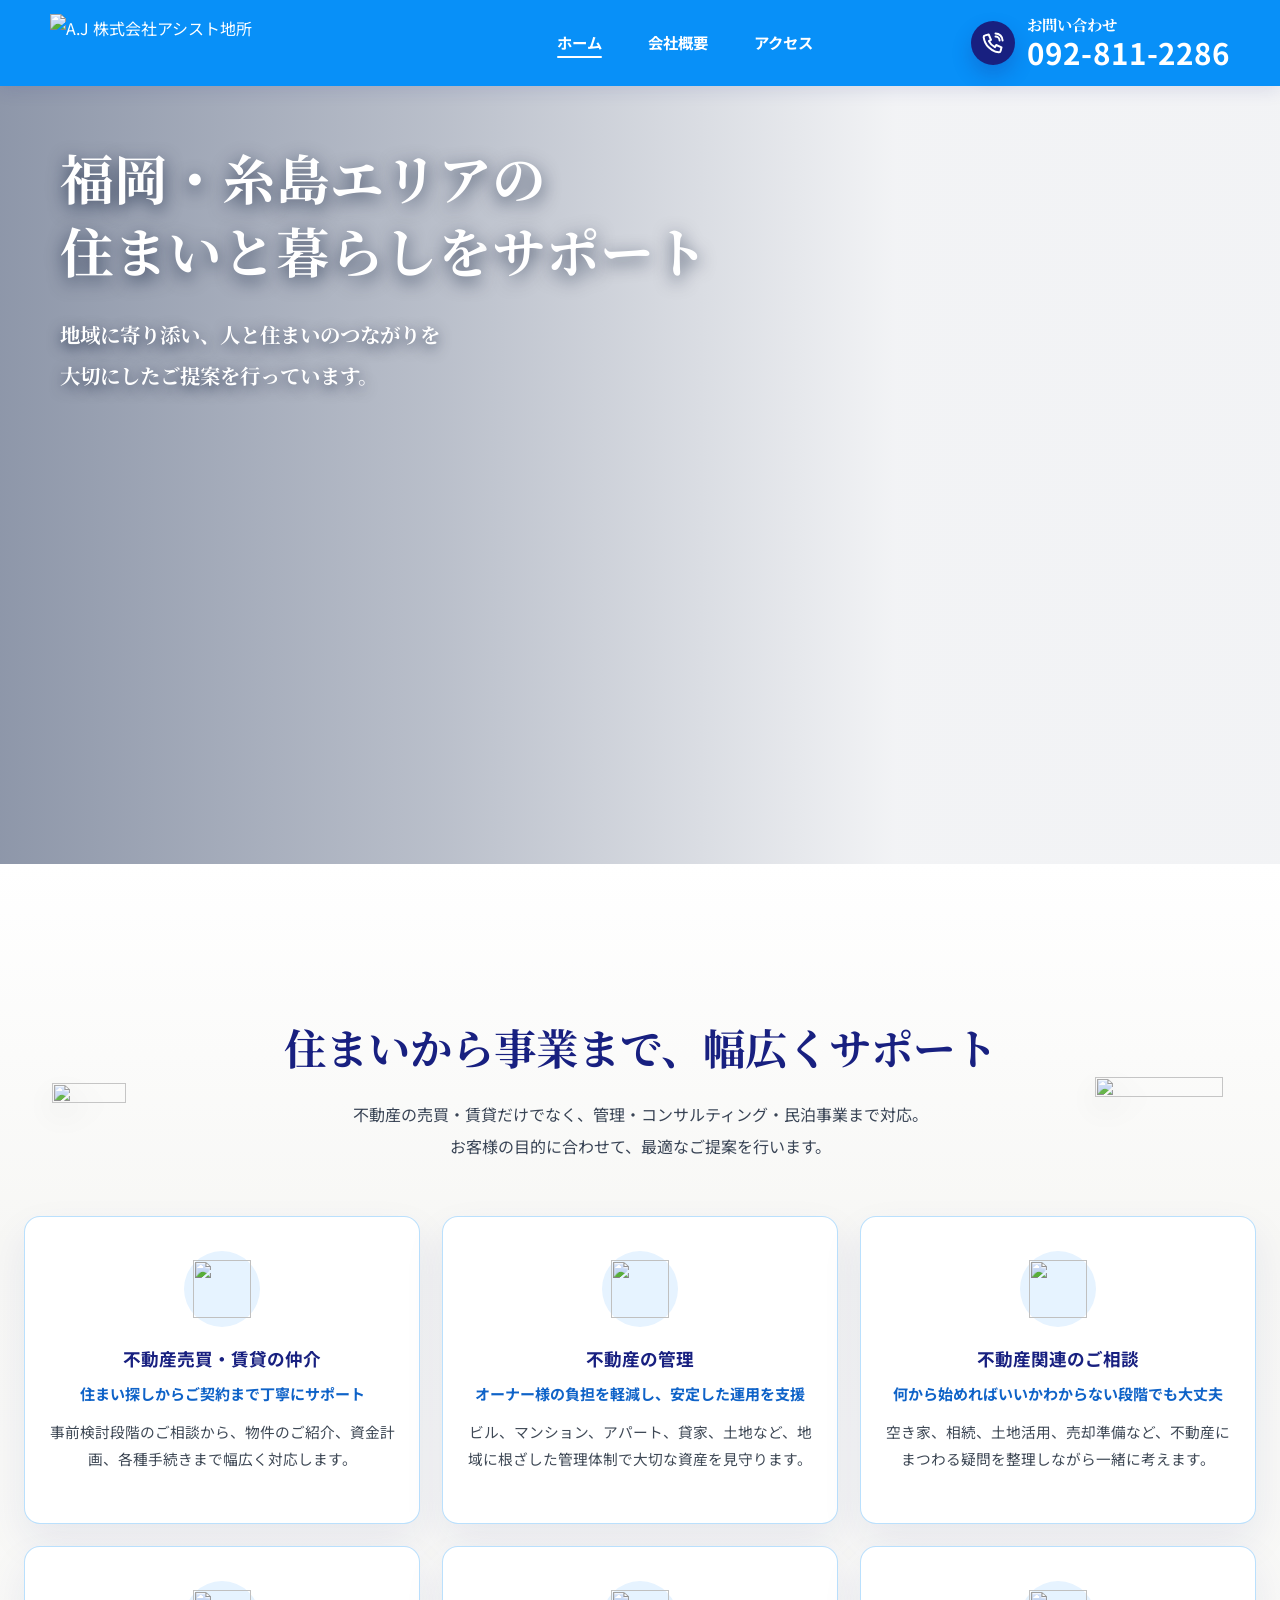
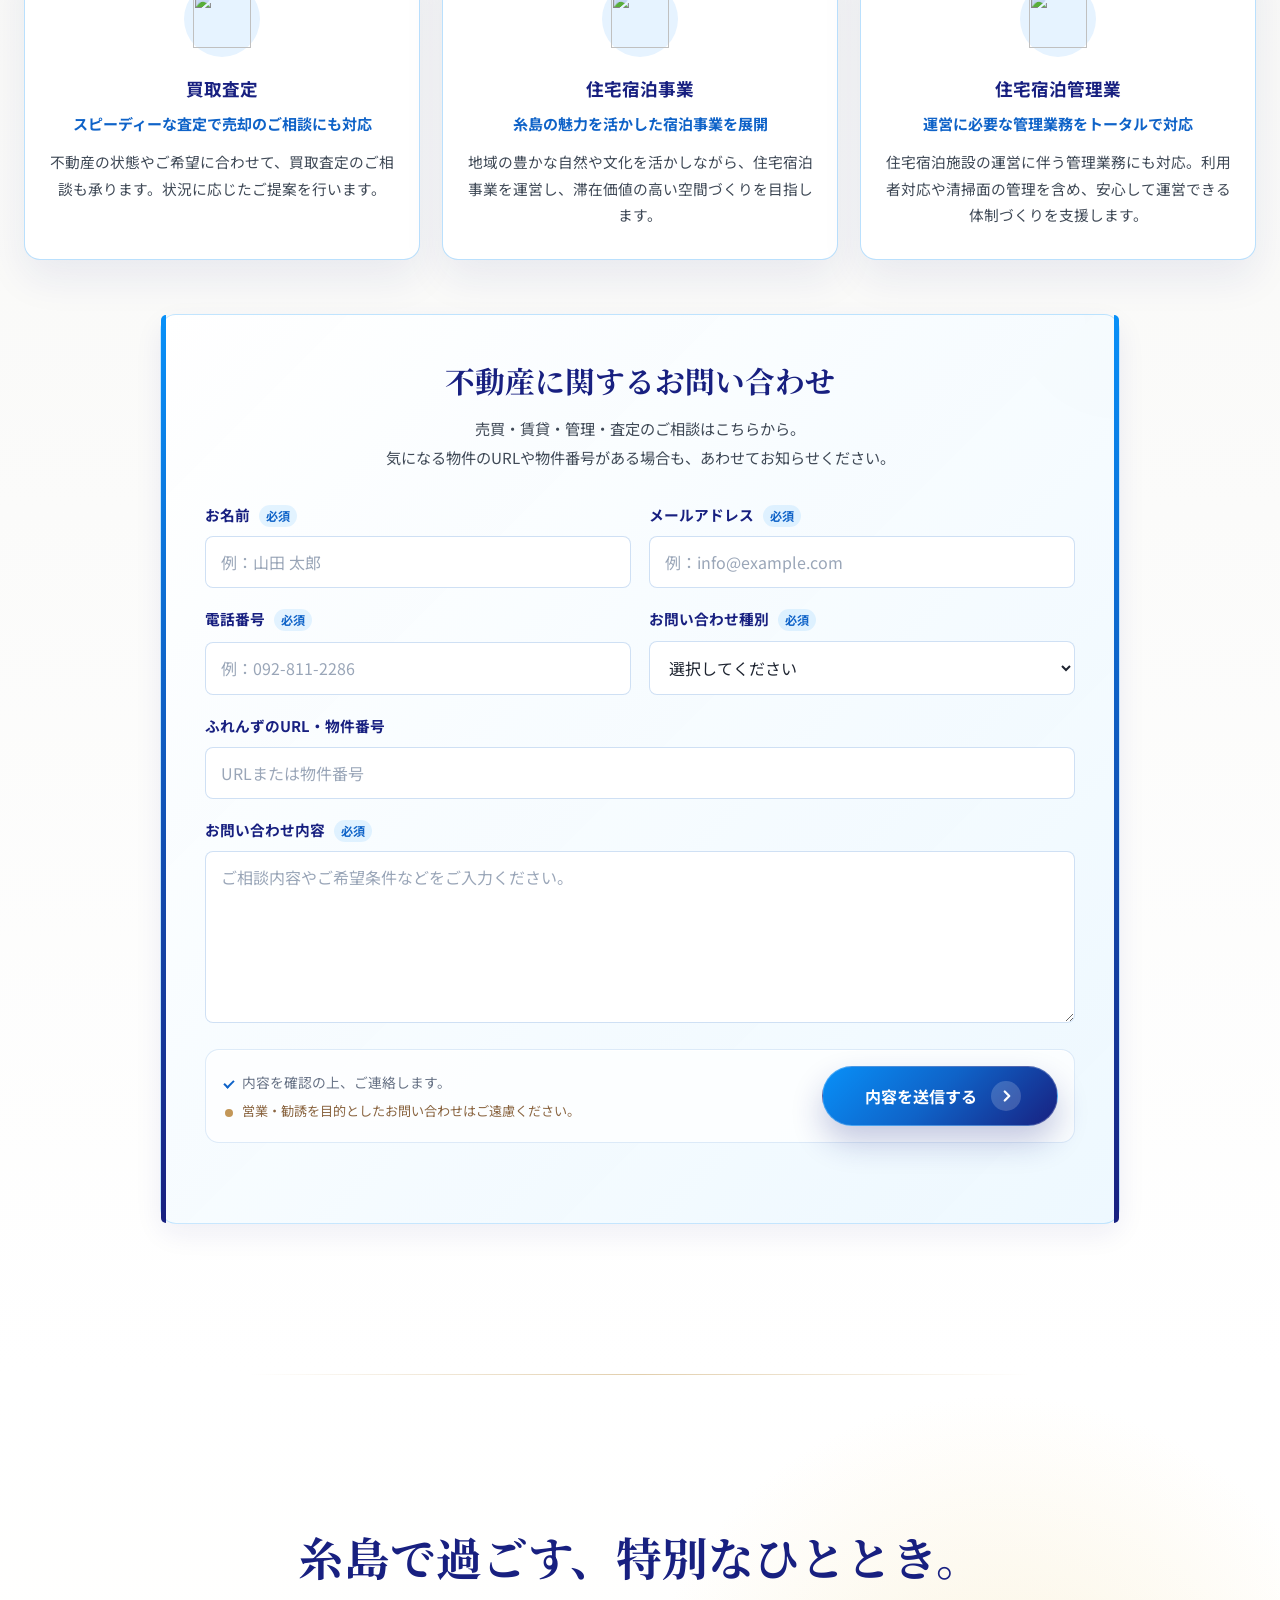
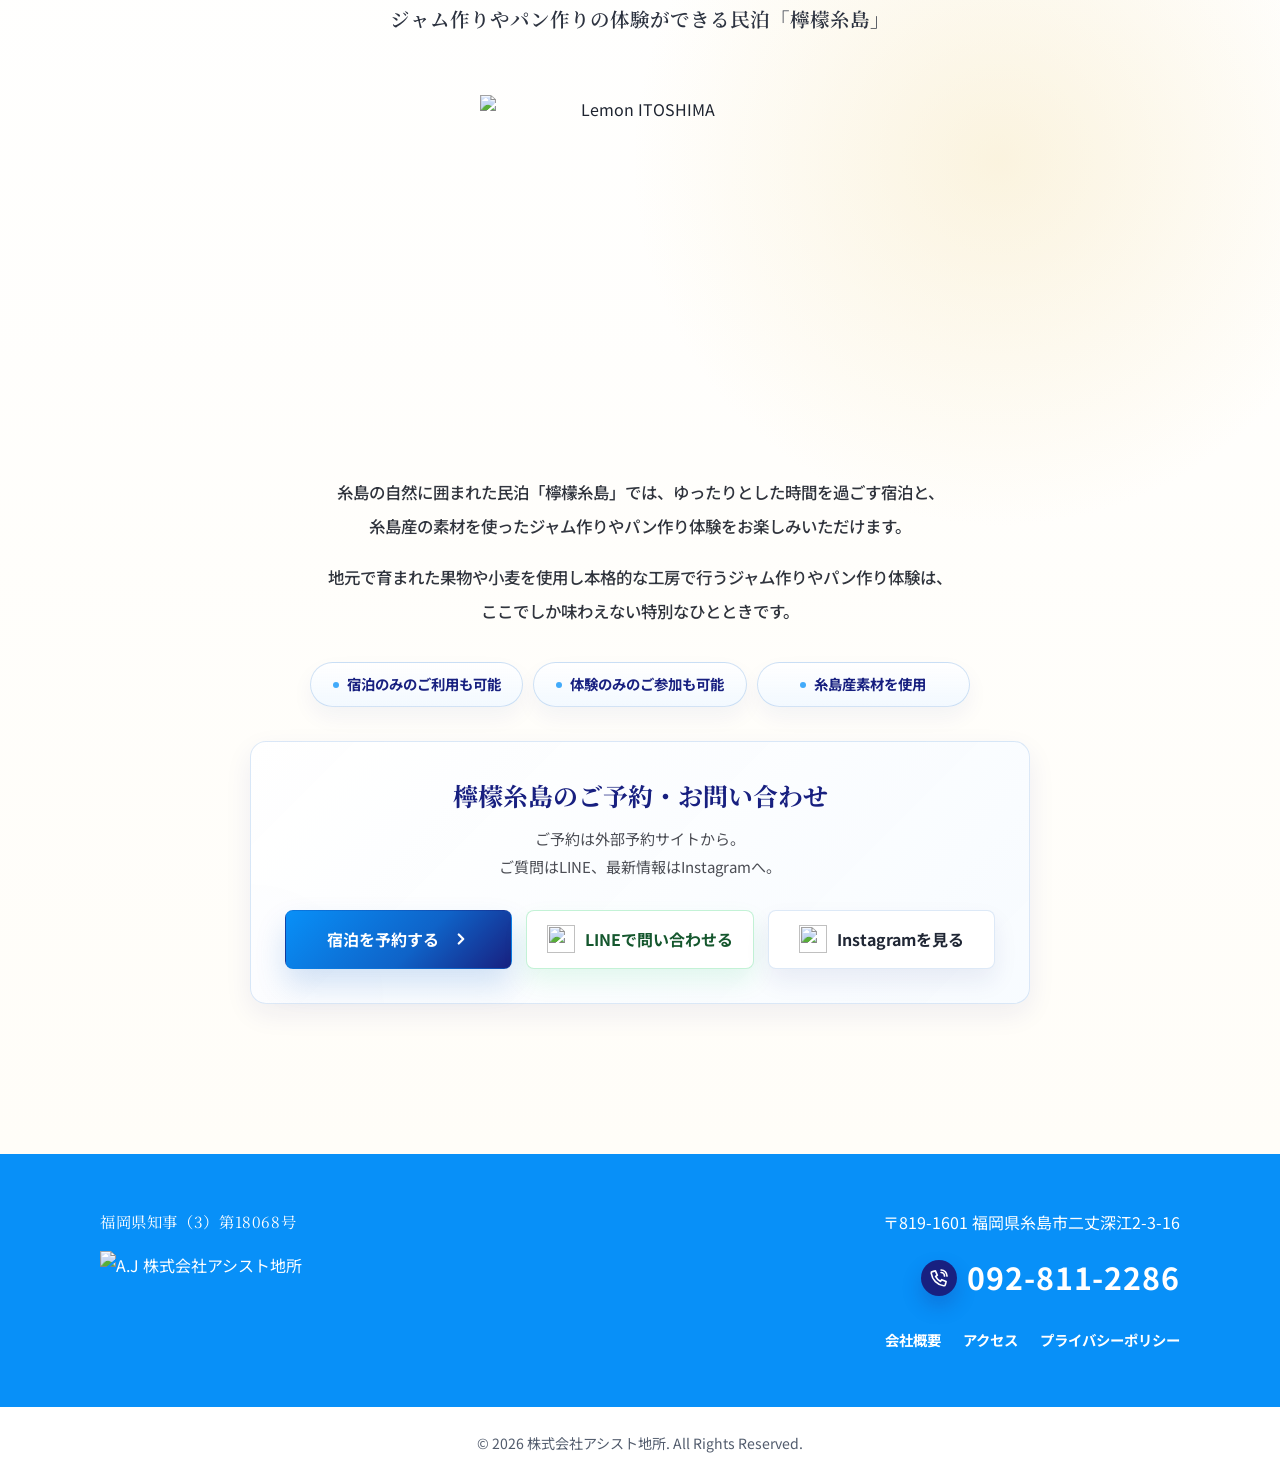
==== commit 8e26e724: "Add files via upload" ====
--- a/index.html
+++ b/index.html
@@ -34,7 +34,7 @@
       href="https://fonts.googleapis.com/css2?family=Noto+Sans+JP:wght@400;500;700&family=Noto+Serif+JP:wght@500;600;700&display=swap"
       rel="stylesheet"
     />
-    <link rel="stylesheet" href="./styles.css?v=20260906-service-tigers-no-overlap" />
+    <link rel="stylesheet" href="./styles.css?v=20260906-lemon-tiger-removed" />
     <script type="application/ld+json">
       {
         "@context": "https://schema.org",
@@ -461,15 +461,6 @@
                 <span class="lemon__button-spacer" aria-hidden="true"></span>
               </a>
             </div>
-            <!-- Lemon contact decoration -->
-            <img
-              class="lemon__tiger"
-              src="./assets/tiger_lego.png"
-              alt=""
-              width="622"
-              height="640"
-              loading="lazy"
-            />
           </section>
         </div>
       </section>
--- a/styles.css
+++ b/styles.css
@@ -1032,19 +1032,6 @@
   transform: translateX(2px);
 }
 
-.lemon__tiger {
-  position: absolute;
-  right: clamp(-64px, -4.2vw, -46px);
-  bottom: 6px;
-  z-index: 2;
-  width: clamp(102px, 7.8vw, 124px);
-  height: auto;
-  object-fit: contain;
-  opacity: 0.94;
-  filter: drop-shadow(0 10px 16px rgba(15, 35, 72, 0.12));
-  pointer-events: none;
-}
-
 /* =========================================================
    Subpages
    Company, access, and privacy page layouts.
@@ -1886,9 +1873,9 @@
 
   .lemon-contact {
     margin-top: 28px;
-    margin-bottom: 42px;
+    margin-bottom: 28px;
     overflow: visible;
-    padding: 24px 16px 48px;
+    padding: 24px 16px 26px;
     border-radius: 14px;
   }
 
@@ -1927,14 +1914,6 @@
     display: block;
     width: 28px;
     height: 28px;
-  }
-
-  .lemon__tiger {
-    right: -8px;
-    bottom: 10px;
-    z-index: 2;
-    width: clamp(72px, 20vw, 82px);
-    opacity: 0.94;
   }
 
   .subpage-main {
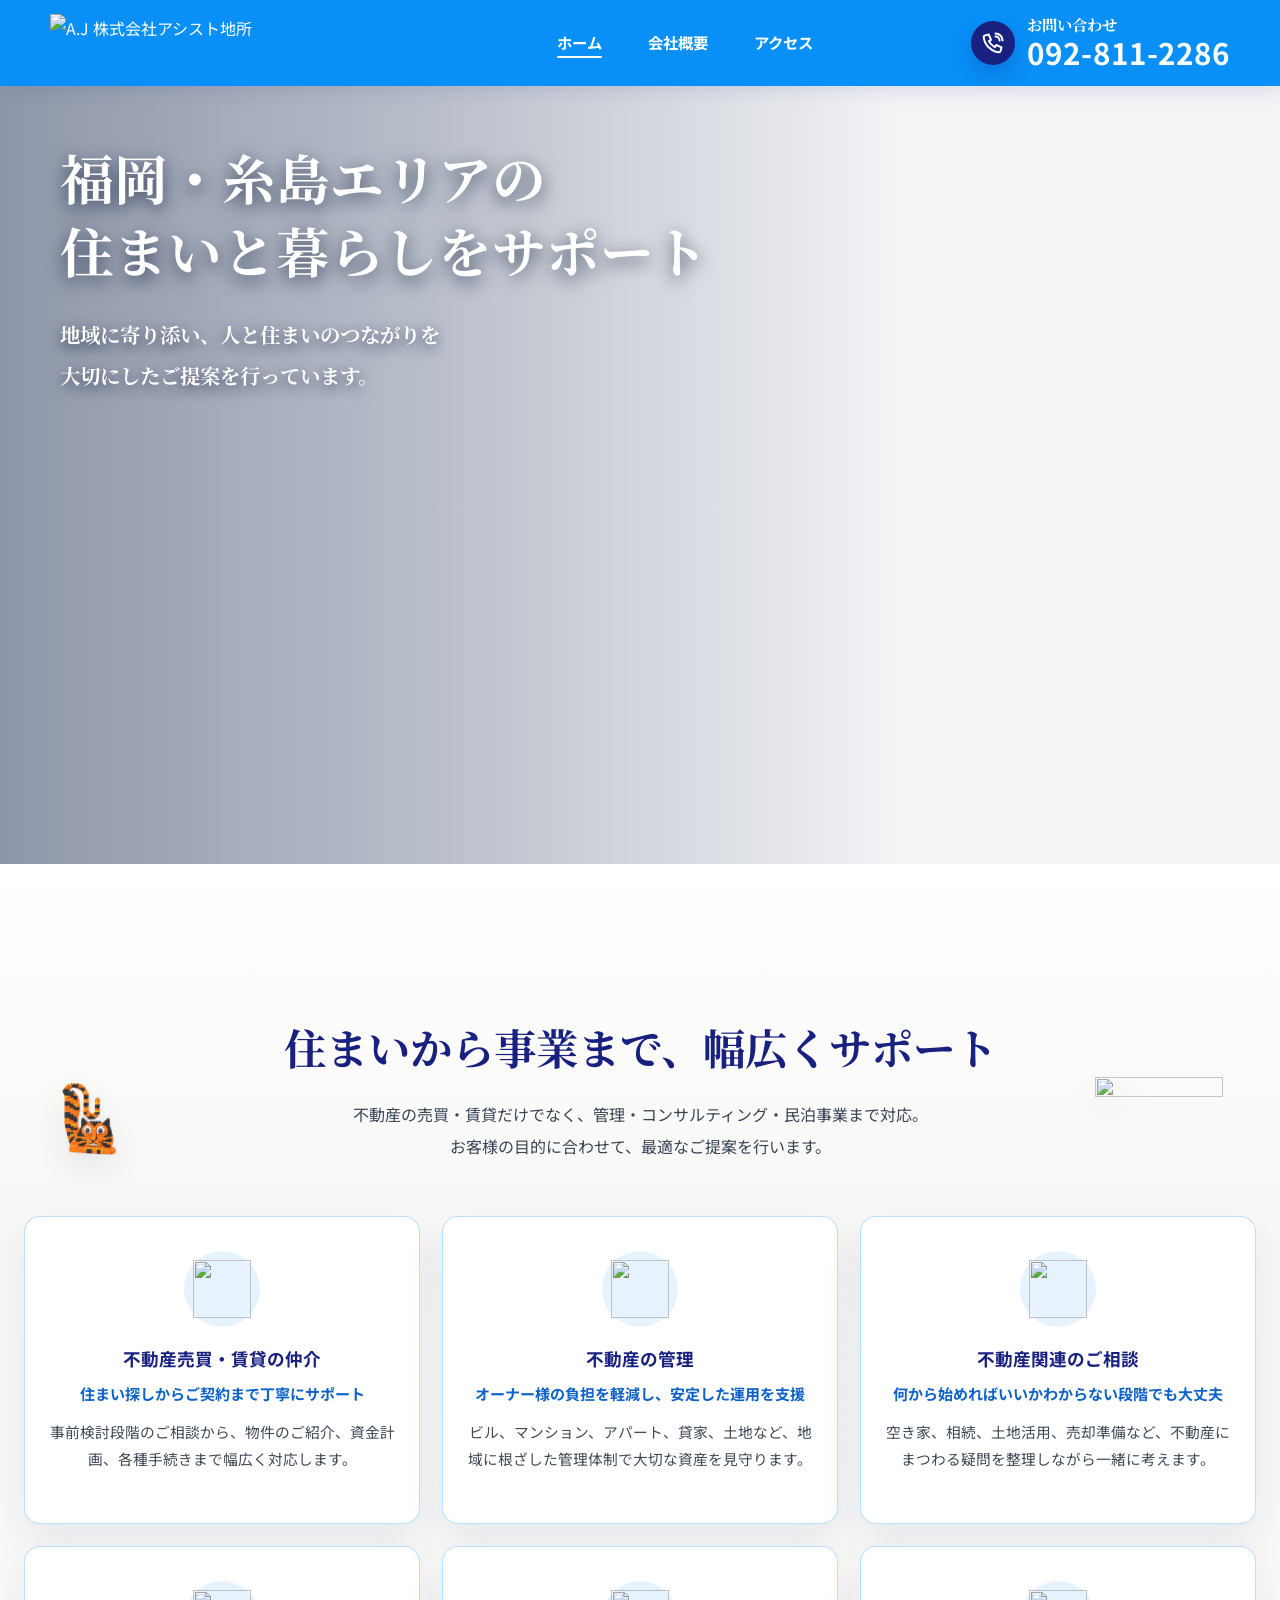
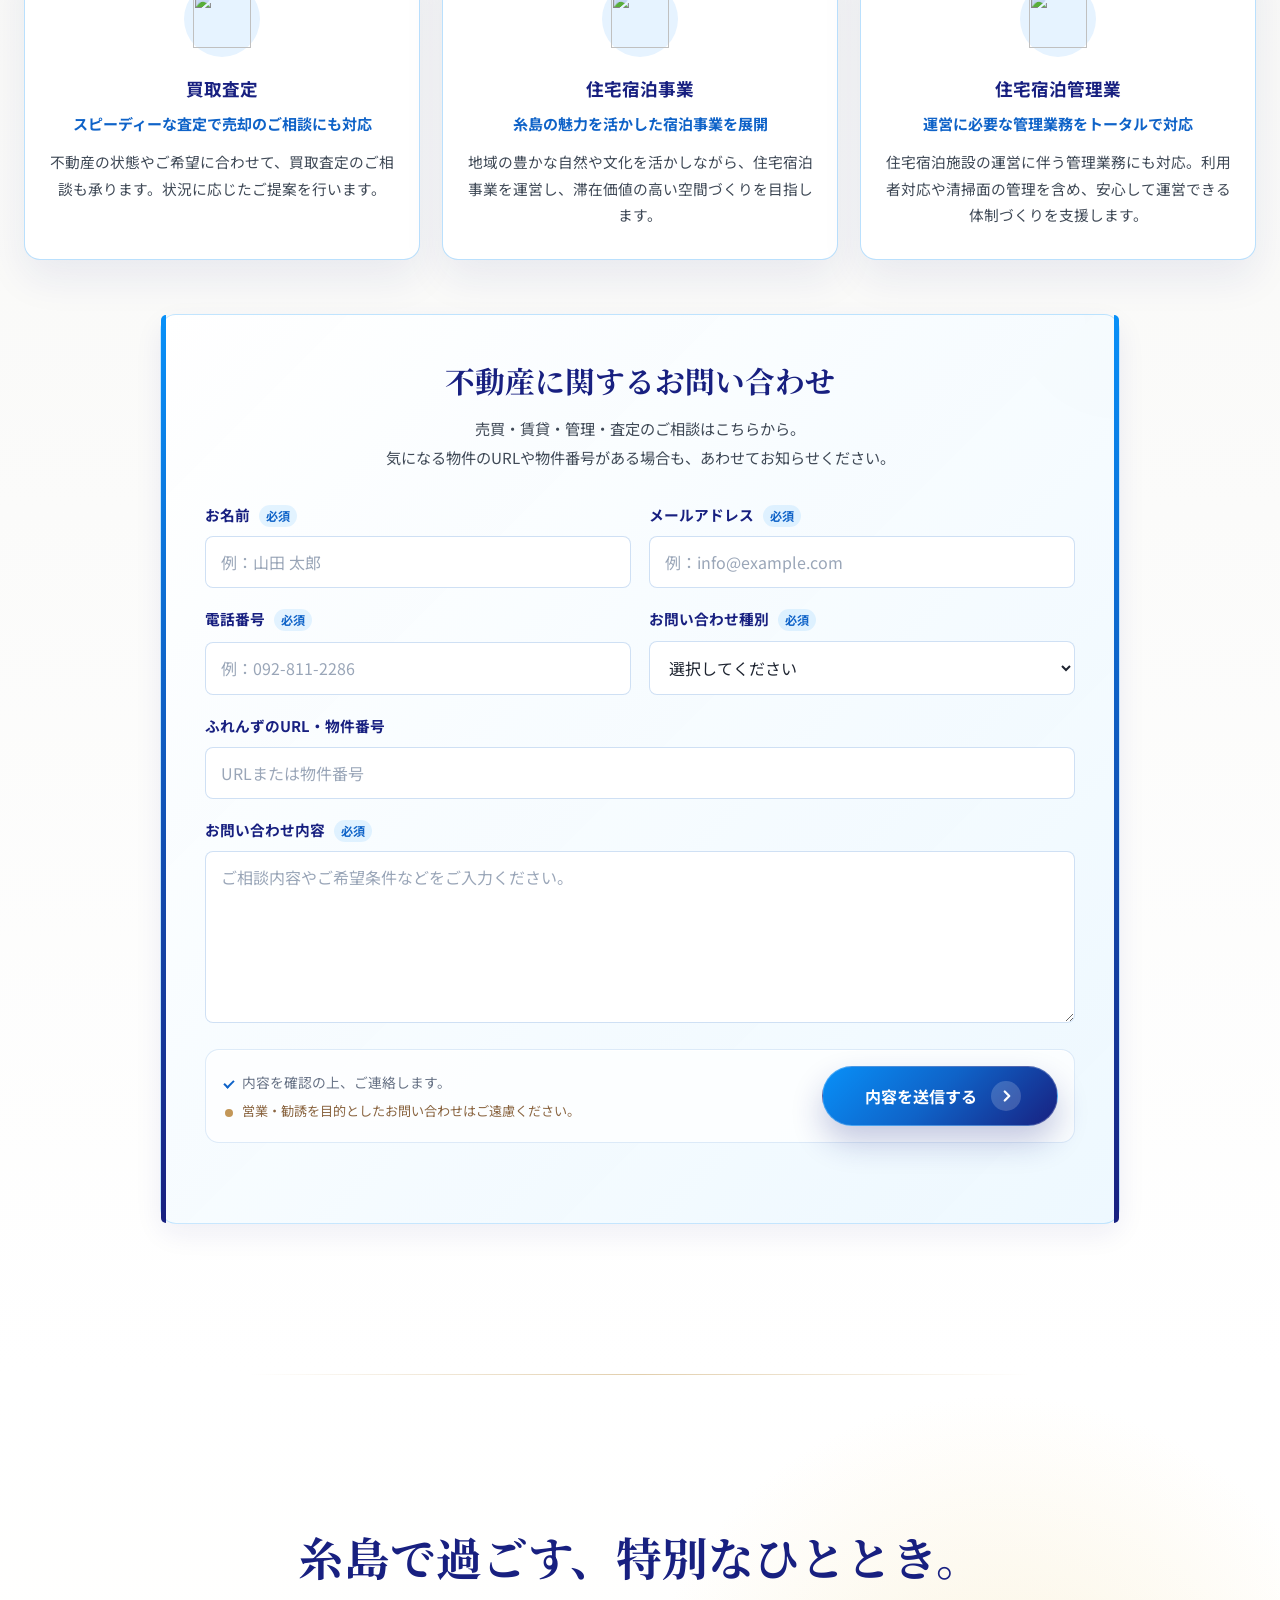
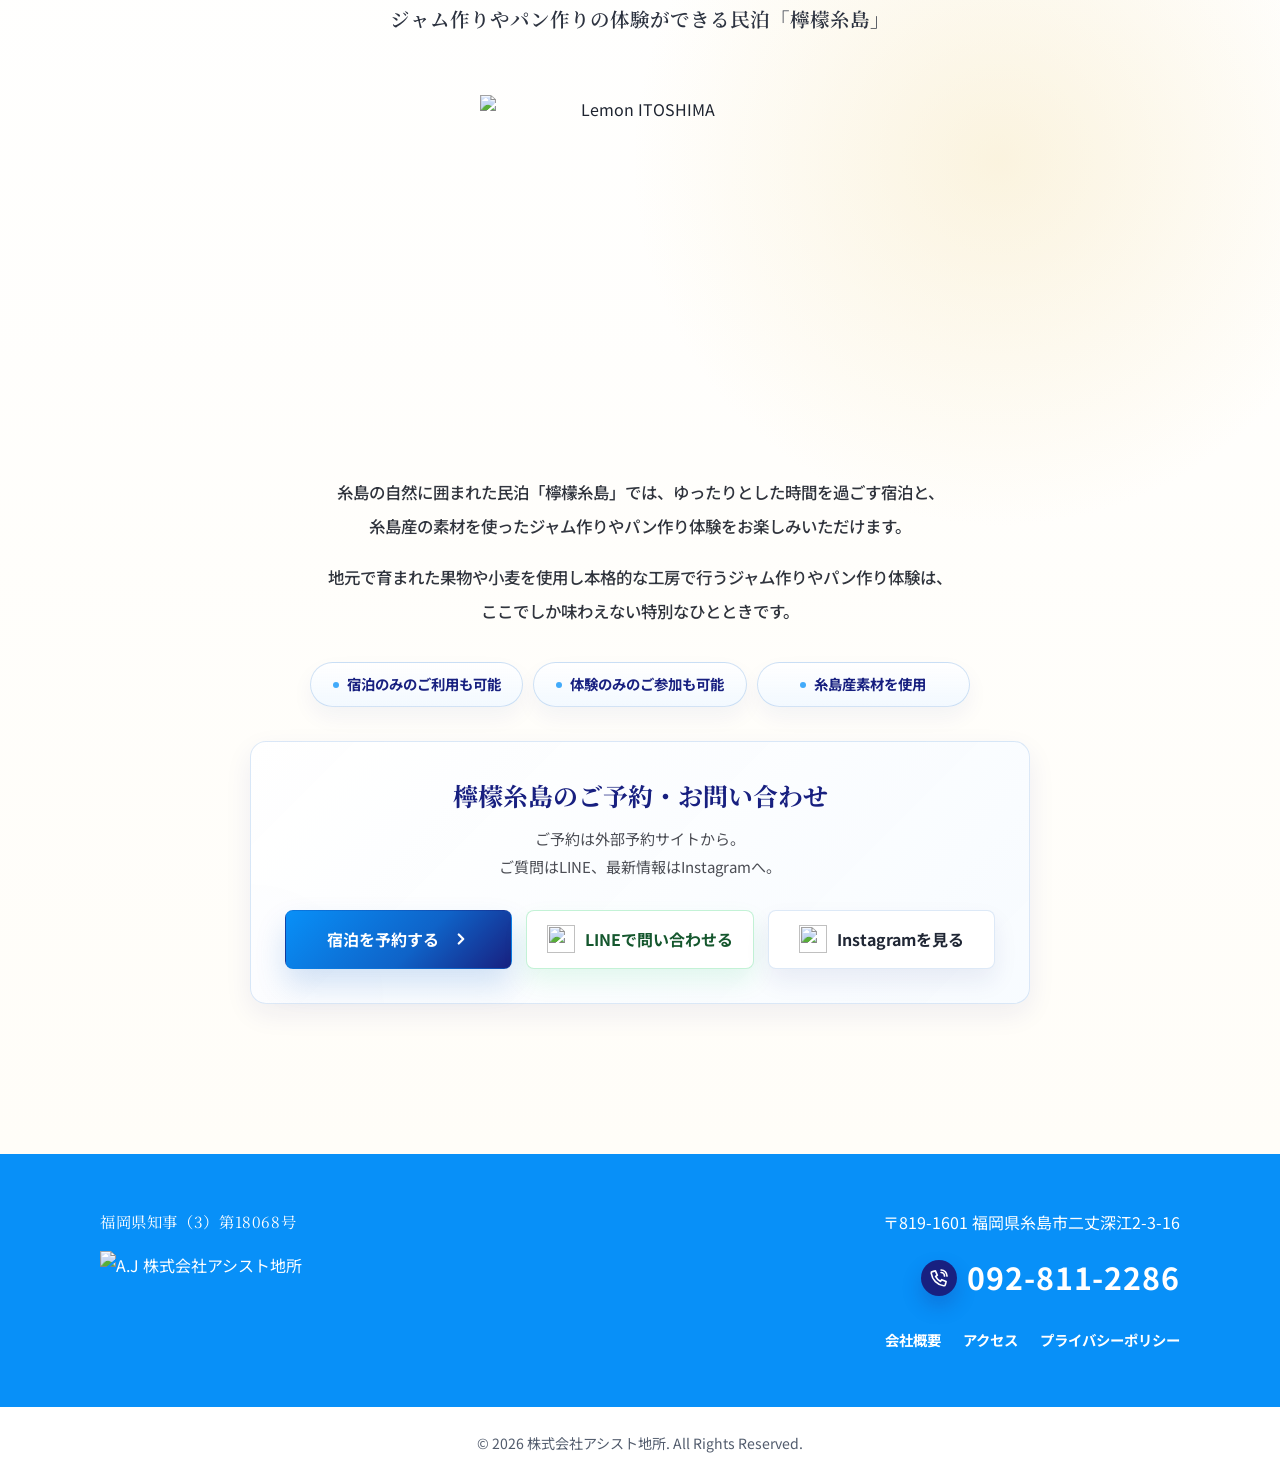
==== commit c9e2370a: "Add files via upload" ====
--- a/index.html
+++ b/index.html
@@ -177,10 +177,10 @@
           <div class="service__decorations" aria-hidden="true">
             <img
               class="service__tiger service__tiger--lean"
-              src="./assets/tiger_lego.png"
+              src="./assets/tiger_lego_lean.png"
               alt=""
-              width="622"
-              height="640"
+              width="1254"
+              height="1254"
               loading="lazy"
             />
             <img
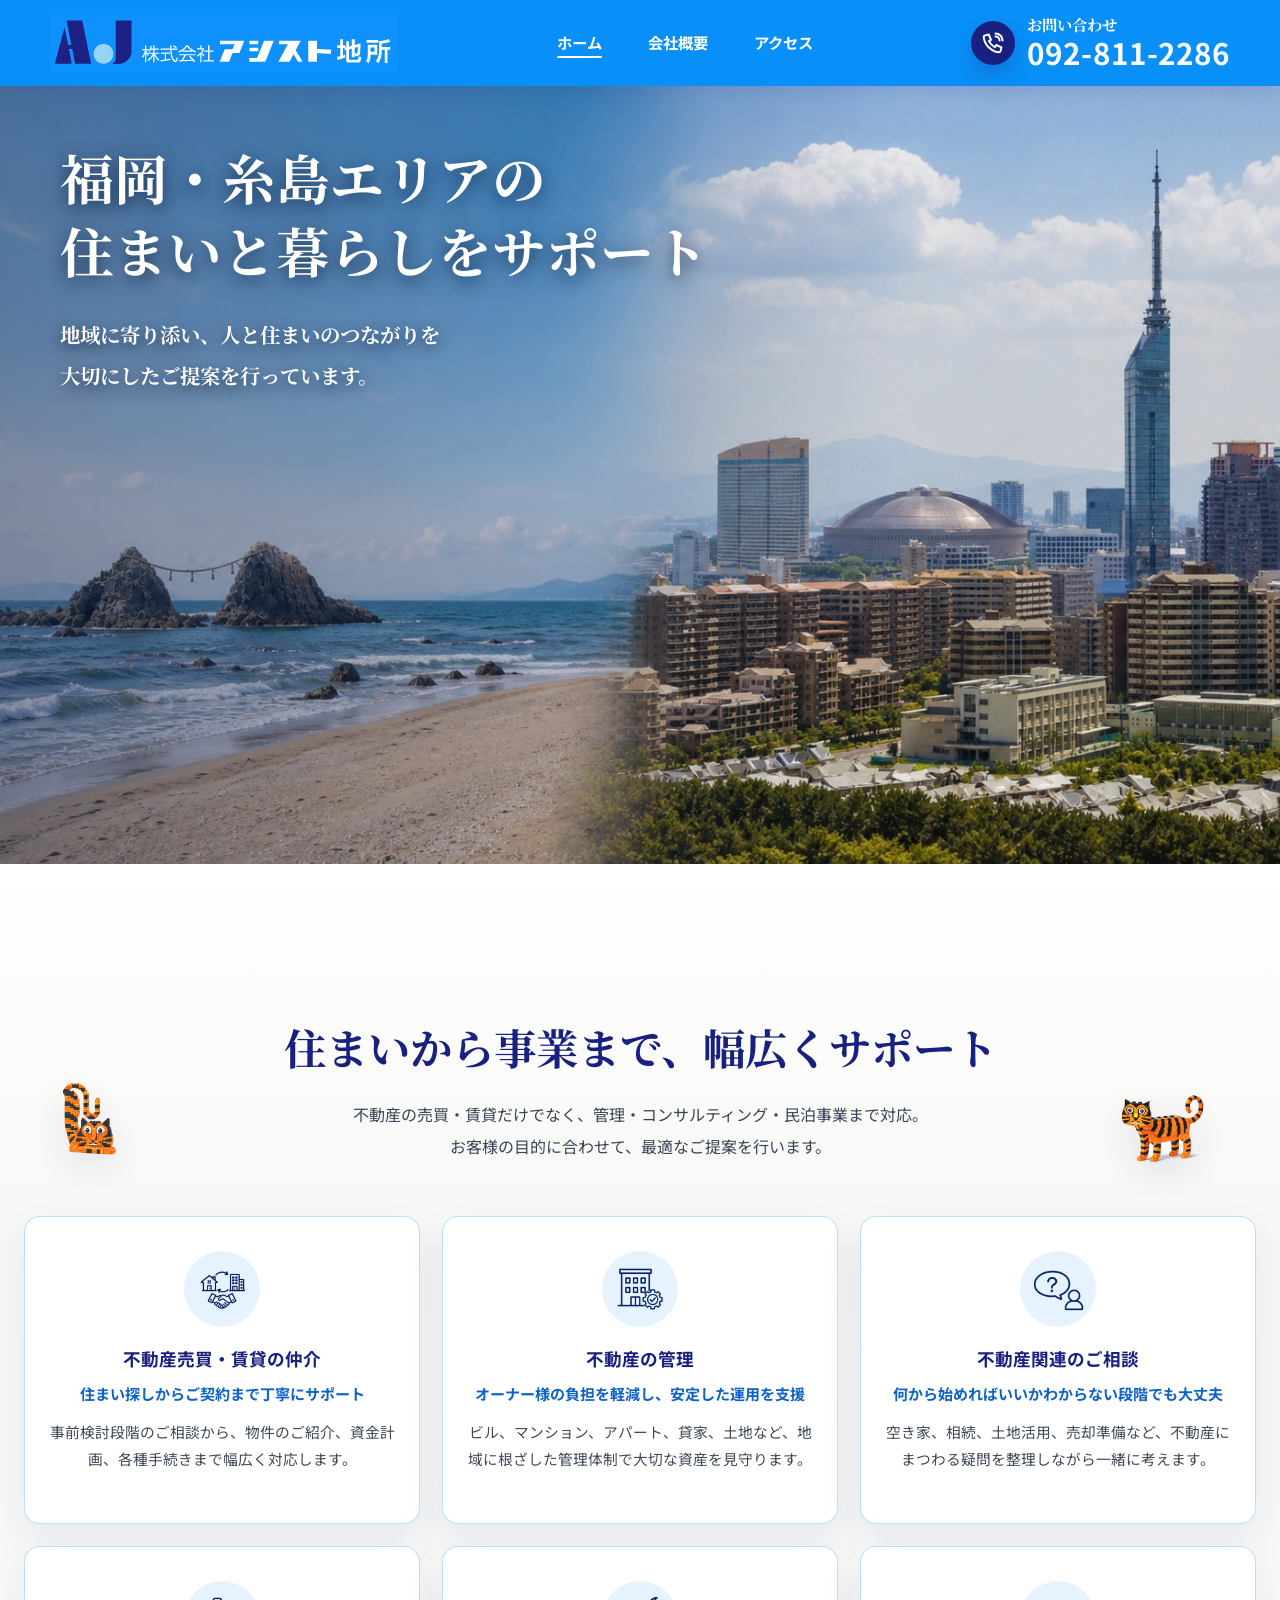
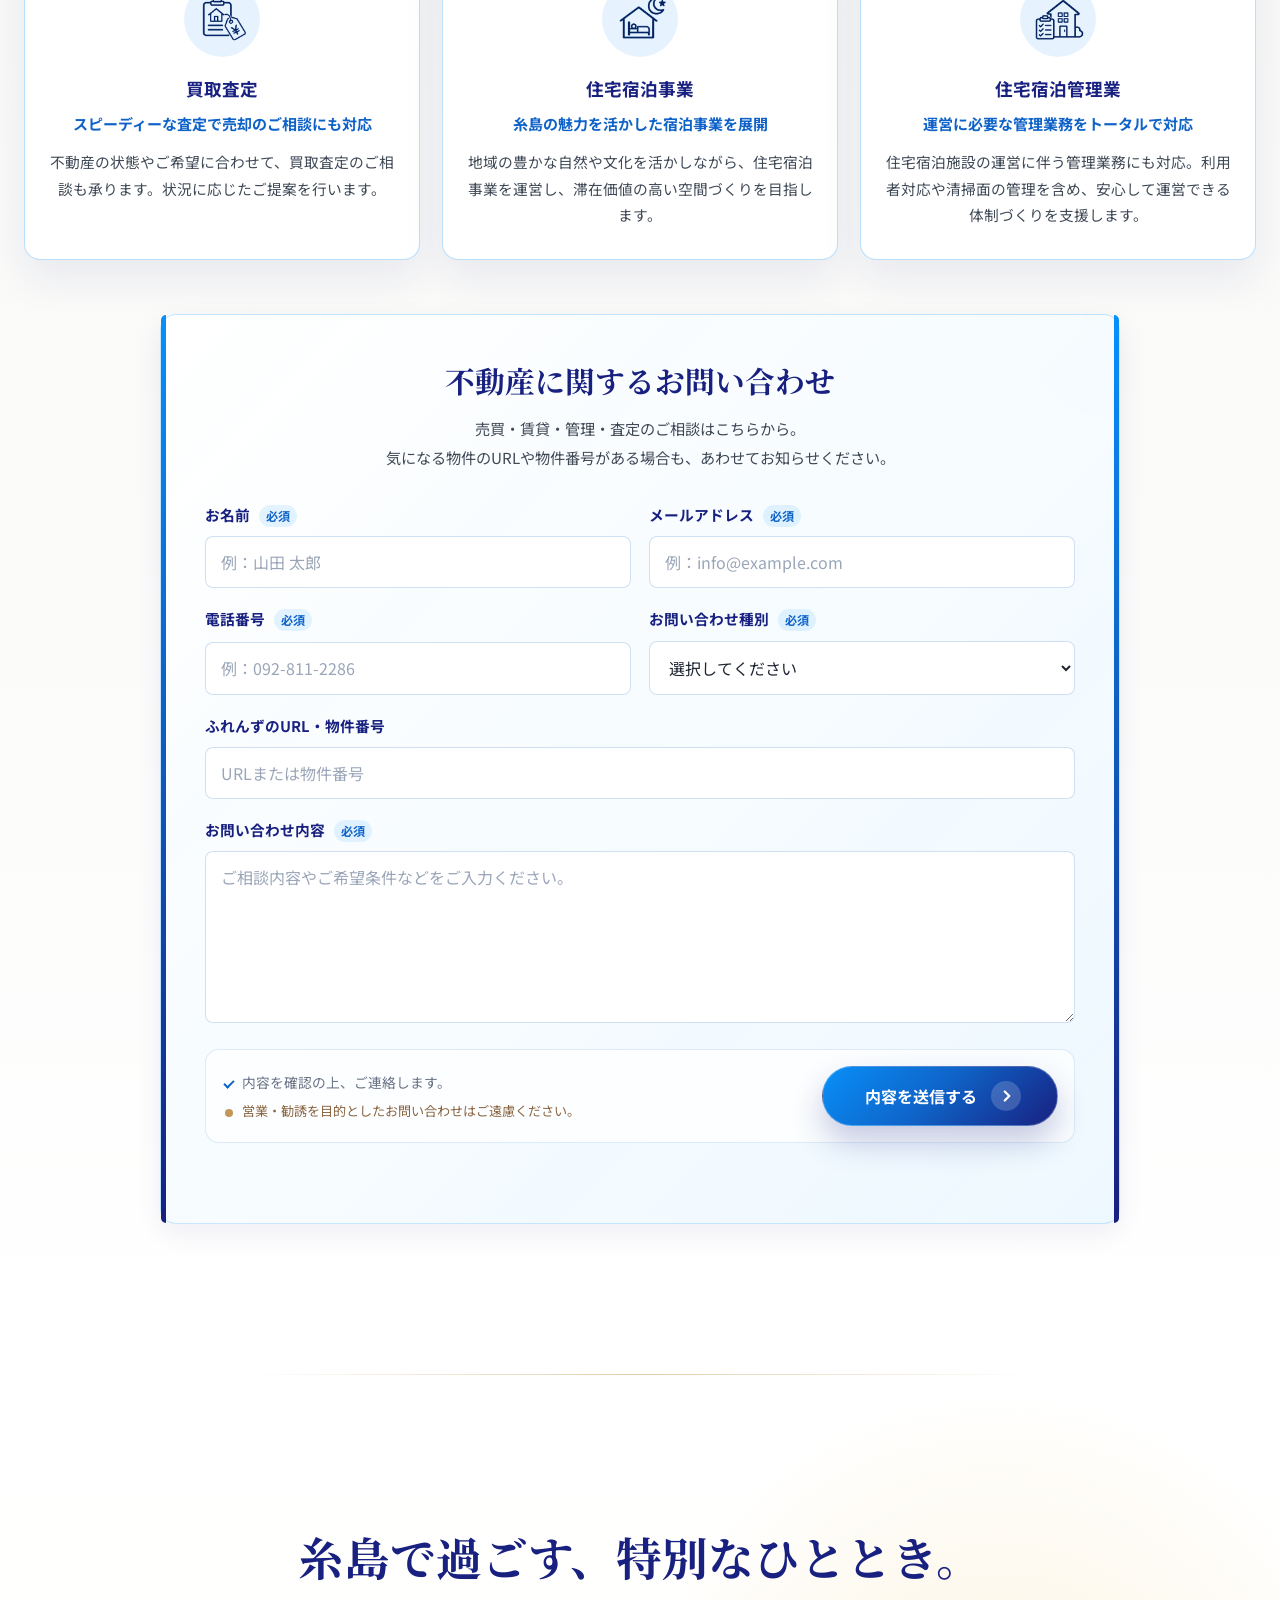
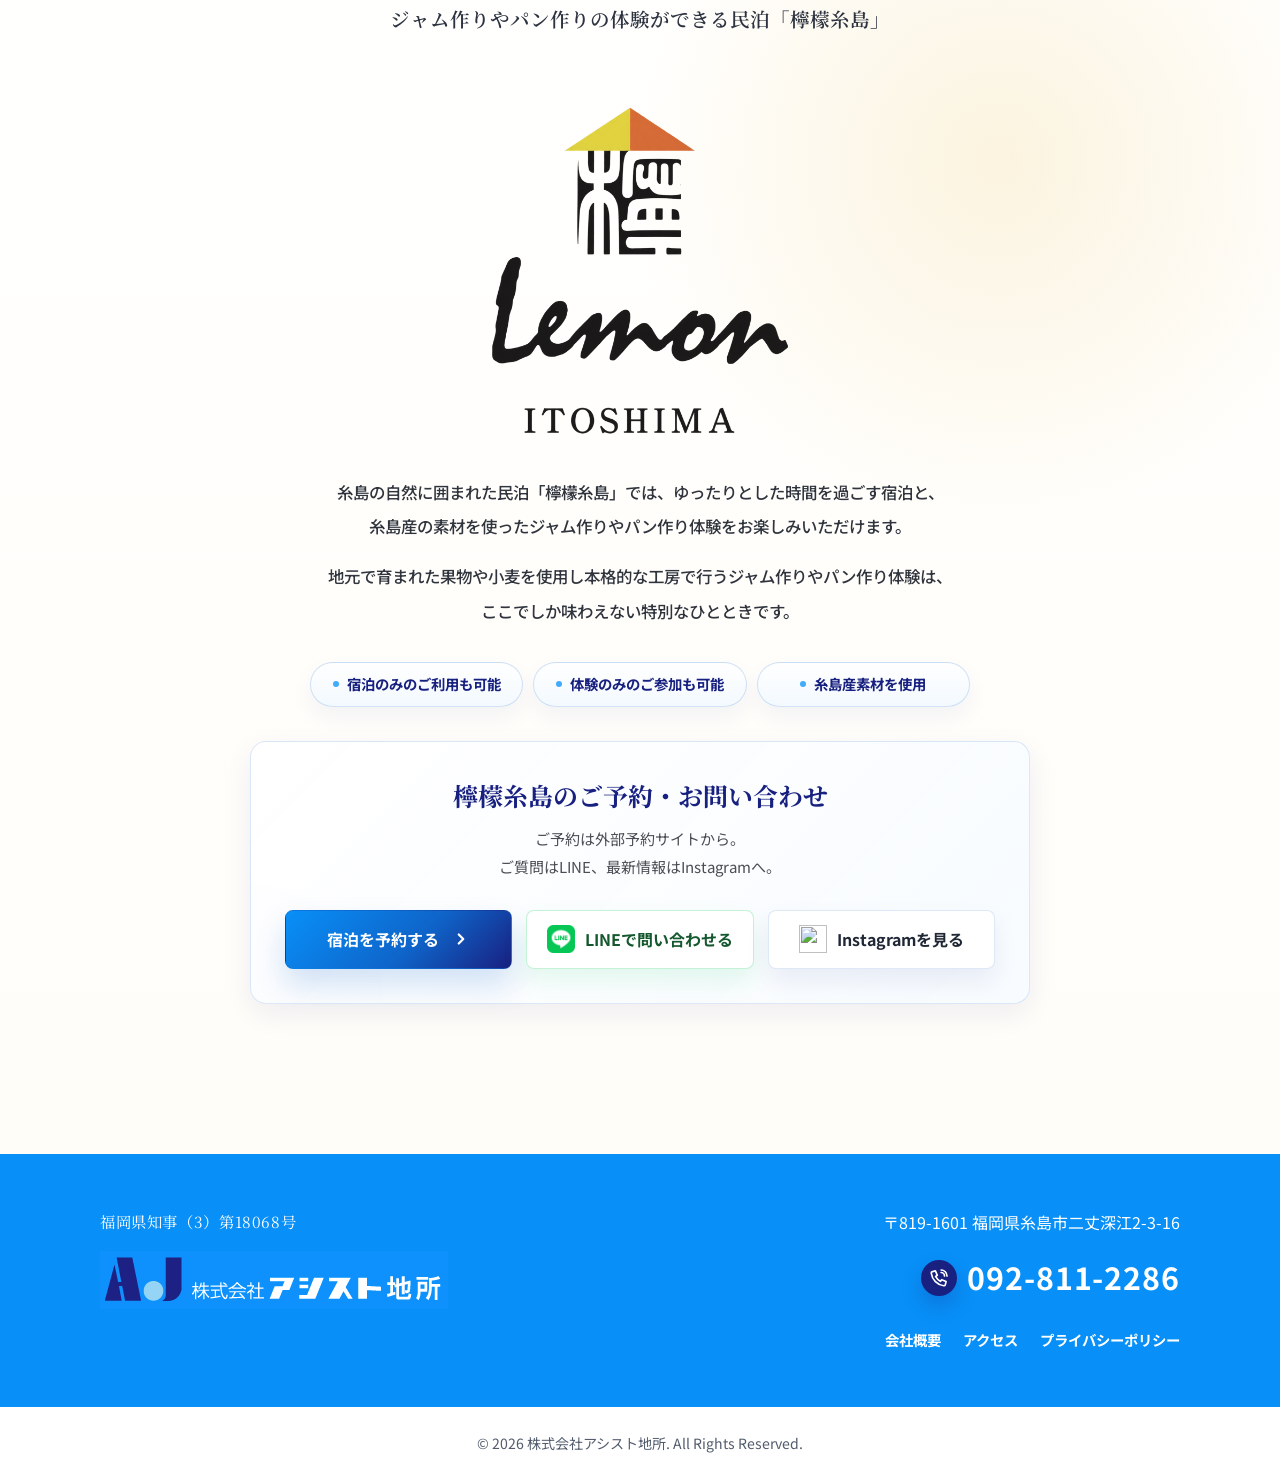
==== commit e4bc637a: "Add files via upload" ====
--- a/index.html
+++ b/index.html
@@ -26,15 +26,15 @@
     <link rel="icon" href="./favicon.ico?v=20260902" sizes="any" />
     <link rel="icon" href="./assets/favicon.png?v=20260902" type="image/png" />
     <link rel="apple-touch-icon" href="./assets/apple-touch-icon.png?v=20260902" />
-    <link rel="preload" as="image" href="./assets/FV.png" media="(min-width: 769px)" />
-    <link rel="preload" as="image" href="./assets/FV_sp.png" media="(max-width: 768px)" />
+    <link rel="preload" as="image" href="./assets/FV.jpg" media="(min-width: 769px)" />
+    <link rel="preload" as="image" href="./assets/FV_sp.jpg" media="(max-width: 768px)" />
     <link rel="preconnect" href="https://fonts.googleapis.com" />
     <link rel="preconnect" href="https://fonts.gstatic.com" crossorigin />
     <link
       href="https://fonts.googleapis.com/css2?family=Noto+Sans+JP:wght@400;500;700&family=Noto+Serif+JP:wght@500;600;700&display=swap"
       rel="stylesheet"
     />
-    <link rel="stylesheet" href="./styles.css?v=20260906-lemon-tiger-removed" />
+    <link rel="stylesheet" href="./styles.css?v=20260923-image-optimized" />
     <script type="application/ld+json">
       {
         "@context": "https://schema.org",
@@ -43,7 +43,7 @@
         "name": "株式会社アシスト地所",
         "url": "https://kota-web-design.github.io/check-2/",
         "logo": "https://kota-web-design.github.io/check-2/assets/logo.png",
-        "image": "https://kota-web-design.github.io/check-2/assets/FV.png",
+        "image": "https://kota-web-design.github.io/check-2/assets/FV.jpg",
         "telephone": "+81-92-811-2286",
         "address": {
           "@type": "PostalAddress",
@@ -389,10 +389,10 @@
 
           <img
             class="lemon__logo"
-            src="./assets/logo_2_transparent.png"
+            src="./assets/logo_2_roof-swapped.png"
             alt="Lemon ITOSHIMA"
-            width="811"
-            height="892"
+            width="1196"
+            height="1315"
             loading="lazy"
           />
 
--- a/styles.css
+++ b/styles.css
@@ -297,7 +297,7 @@
   display: grid;
   min-height: 96vh;
   min-height: 96svh;
-  background-image: url("./assets/FV.png");
+  background-image: url("./assets/FV.jpg");
   background-position: center center;
   background-size: cover;
   color: #fff;
@@ -1631,7 +1631,7 @@
   .hero {
     min-height: 100vh;
     min-height: 100lvh;
-    background-image: url("./assets/FV_sp.png");
+    background-image: url("./assets/FV_sp.jpg");
     background-position: center top;
     background-repeat: no-repeat;
     background-size: auto 118%;
@@ -1708,7 +1708,7 @@
   }
 
   .service__tiger--lean {
-    width: clamp(70px, 18vw, 82px);
+    width: clamp(58px, 15vw, 68px);
   }
 
   .service__tiger--standing {
